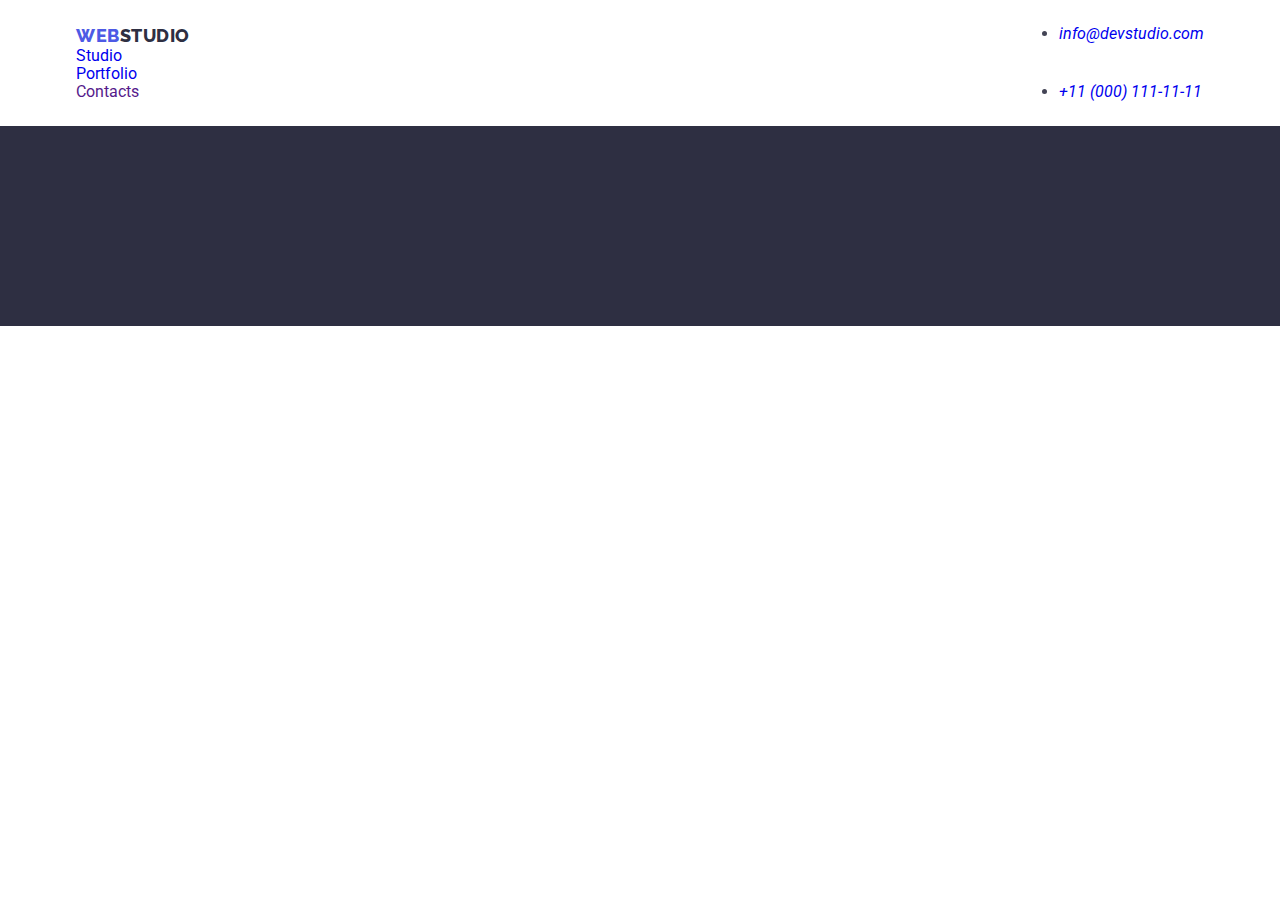
==== index.html @ c1f0ea73 "MobileMenuCommit" ====
<!DOCTYPE html>
<html lang="en">
  <head>
    <meta charset="UTF-8" />
    <meta http-equiv="X-UA-Compatible" content="IE=edge" />
    <meta name="viewport" content="width=device-width, initial-scale=1.0" />
    <title>Студія</title>
    <link rel="preconnect" href="https://fonts.googleapis.com" />
    <link rel="preconnect" href="https://fonts.gstatic.com" crossorigin />
    <link
      href="https://fonts.googleapis.com/css2?family=Raleway:wght@800&family=Roboto:wght@400;500;700;900&display=swap"
      rel="stylesheet"
    />
    <link
      rel="stylesheet"
      href="https://cdn.jsdelivr.net/npm/modern-normalize@1.1.0/modern-normalize.min.css"
    />
    <link rel="stylesheet" href="./css/styles.css" />
  </head>
  <body>
    <!-- HEADER -->
    <header class="top-line">
      <div class="container top-line-container">
        <nav class="navigation">
          <a class="link logo-space logo logo-one" href="./index.html"
            >Web<span class="logo logo-two">Studio</span></a
          >
          <ul class="menu list">
            <li class="menu-item">
              <a
                class="menu-link-active-studio link active-studio"
                href="./index.html"
                >Studio</a
              >
            </li>
            <li class="menu-item">
              <a class="menu-link link" href="./portfolio.html">Portfolio</a>
            </li>
            <li class="menu-item">
              <a class="menu-link link" href="">Contacts</a>
            </li>
          </ul>
        </nav>
        <button type="button" class="mobile-menu-open js-open-menu">
          <svg class="mobile-menu-open-icon" width="30" height="19">
            <use href="./images/icons.svg#icon-mobile-button"></use>
          </svg>
        </button>
        <address class="contact">
          <ul class="address-list contact-space">
            <li class="contact-list">
              <a class="contact-item link" href="mailto:info@devstudio.com"
                >info@devstudio.com</a
              >
            </li>
            <li class="contact-list">
              <a class="contact-item link" href="tel:+110001111111"
                >+11 (000) 111-11-11</a
              >
            </li>
          </ul>
        </address>
      </div>
      <div class="mobile-menu js-menu-container">
        <div class="container mobile-menu-container">
          <button type="button" class="mobile-menu-close-btn js-close-menu">
            <svg class="modal-close-icon" width="8" height="8">
              <use href="./images/icons.svg#icon-close-modal"></use>
            </svg>
          </button>
          <nav class="mobile-menu-navigation">
            <ul class="list mobile-menu-list">
              <li class="mobile-menu-item">
                <a class="mobile-menu-link link" href="./index.html">Studio</a>
              </li>
              <li class="mobile-menu-item">
                <a class="mobile-menu-link link" href="./portfolio.html"
                  >Portfolio</a
                >
              </li>
              <li class="mobile-menu-item">
                <a class="mobile-menu-link link" href="">Contacts</a>
              </li>
            </ul>
          </nav>
          <div class="contact-social-container">
            <address class="mobile-menu-adress">
              <ul class="address-list list">
                <li class="contact-list">
                  <a
                    class="mobile-menu-contact-tel link"
                    href="tel:+110001111111"
                    >+11 (000) 111-11-11</a
                  >
                </li>
                <li class="contact-list">
                  <a
                    class="mobile-menu-contact-mail link"
                    href="mailto:info@devstudio.com"
                    >info@devstudio.com</a
                  >
                </li>
              </ul>
            </address>
            <div class="mobile-menu-social">
              <ul class="mobile-menu-social-list list">
                <li class="social-list-item-footer">
                  <a
                    href="https://www.instagram.com/"
                    class="social-list-link-footer"
                    target="_blank"
                    rel="noopener noreferrer"
                  >
                    <svg class="social-list-icon" width="24" height="24">
                      <use href="./images/icons.svg#icon-instagram"></use>
                    </svg>
                  </a>
                </li>
                <li class="social-list-item-footer">
                  <a
                    href="https://twitter.com/"
                    class="social-list-link-footer"
                    target="_blank"
                    rel="noopener noreferrer"
                  >
                    <svg class="social-list-icon" width="24" height="24">
                      <use href="./images/icons.svg#icon-twitter"></use>
                    </svg>
                  </a>
                </li>
                <li class="social-list-item-footer">
                  <a
                    href="https://www.facebook.com/"
                    class="social-list-link-footer"
                    target="_blank"
                    rel="noopener noreferrer"
                  >
                    <svg class="social-list-icon" width="24" height="24">
                      <use href="./images/icons.svg#icon-facebook"></use>
                    </svg>
                  </a>
                </li>
                <li class="social-list-item-footer">
                  <a
                    href="https://www.linkedin.com/"
                    class="social-list-link-footer"
                    target="_blank"
                    rel="noopener noreferrer"
                  >
                    <svg class="social-list-icon" width="24" height="24">
                      <use href="./images/icons.svg#icon-linkedin"></use>
                    </svg>
                  </a>
                </li>
              </ul>
            </div>
          </div>
        </div>
      </div>
    </header>
    <main>
      <!--HERO-->
      <!--<section class="hero">
        <div class="container hero-container">
          <h1 class="title">Effective Solutions for Your Business</h1>
          <button class="modal-btn" type="button" data-modal-open>
            Order Service
          </button>
        </div>
      </section> -->
      <!--IDEA-->
      <!--<section class="idea-container">
        <div class="container">
          <h2 class="hidden">Idea</h2>
          <ul class="idea-list">
            <li class="idea-item">
              <div class="rectangle">
                <svg class="rectangle-icon" width="64" height="64">
                  <use href="./images/icons.svg#icon-strategy"></use>
                </svg>
              </div>
              <h3 class="name-title">Strategy</h3>
              <p class="text">
                Our goal is to identify the business problem to walk away with
                the perfect and creative solution.
              </p>
            </li>

            <li class="idea-item">
              <div class="rectangle">
                <svg class="rectangle-icon" width="64" height="64">
                  <use href="./images/icons.svg#icon-punctuality"></use>
                </svg>
              </div>
              <h3 class="name-title">Punctuality</h3>
              <p class="text">
                Bring the key message to the brand's audience for the best price
                within the shortest possible time.
              </p>
            </li>

            <li class="idea-item">
              <div class="rectangle">
                <svg class="rectangle-icon" width="64" height="64">
                  <use href="./images/icons.svg#icon-diligence"></use>
                </svg>
              </div>
              <h3 class="name-title">Diligence</h3>
              <p class="text">
                Research and confirm brands that present the strongest digital
                growth opportunities and minimize risk.
              </p>
            </li>

            <li class="idea-item">
              <div class="rectangle">
                <svg class="rectangle-icon" width="64" height="64">
                  <use href="./images/icons.svg#icon-technologies"></use>
                </svg>
              </div>
              <h3 class="name-title">Technologies</h3>
              <p class="text">
                Design practice focused on digital experiences. We bring forth a
                deep passion for problem-solving.
              </p>
            </li>
          </ul>
        </div>
      </section>-->
      <!-- WHAT ARE WE DOING-->
      <!--<section class="third-container">
        <div class="container">
          <h2 class="section-title">What are we doing</h2>
          <ul class="third-list img-container">
            <li class="img-list">
              <img
                src="./images/what-are-we/monitor.jpg"
                height="300"
                width="360"
                alt="monitor"
              />
            </li>
            <li class="img-list">
              <img
                src="./images/what-are-we/phone-and-screens.jpg"
                height="300"
                width="360"
                alt="phone and screens"
              />
            </li>
            <li class="img-list">
              <img
                src="./images/what-are-we/phone-and-laptop.jpg"
                height="300"
                width="360"
                alt="phone and laptop"
              />
            </li>
          </ul>
        </div>
      </section> -->
      <!-- TEAM -->
      <!--<section class="team">
        <div class="container">
          <h2 class="section-title">Our Team</h2>
          <ul class="list employees-list">
            <li class="employee-card">
              <img
                src="./images/employees/mark.jpg"
                height="260"
                width="264"
                alt="bearded middle aged man"
              />
              <div class="card">
                <h3 class="name-title name-title-center">Mark Guerrero</h3>
                <p class="text text-placement-center">Product Designer</p>
                <ul class="social-list list">
                  <li class="social-list-item">
                    <a
                      href="https://www.instagram.com/"
                      class="social-list-link"
                      target="_blank"
                      rel="noopener noreferrer"
                    >
                      <svg class="social-list-icon" width="16" height="16">
                        <use href="./images/icons.svg#icon-instagram"></use>
                      </svg>
                    </a>
                  </li>
                  <li class="social-list-item">
                    <a
                      href="https://twitter.com/"
                      class="social-list-link"
                      target="_blank"
                      rel="noopener noreferrer"
                    >
                      <svg class="social-list-icon" width="16" height="16">
                        <use href="./images/icons.svg#icon-twitter"></use>
                      </svg>
                    </a>
                  </li>
                  <li class="social-list-item">
                    <a
                      href="https://www.facebook.com/"
                      class="social-list-link"
                      target="_blank"
                      rel="noopener noreferrer"
                    >
                      <svg class="social-list-icon" width="16" height="16">
                        <use href="./images/icons.svg#icon-facebook"></use>
                      </svg>
                    </a>
                  </li>
                  <li class="social-list-item">
                    <a
                      href="https://www.linkedin.com/"
                      class="social-list-link"
                      target="_blank"
                      rel="noopener noreferrer"
                    >
                      <svg class="social-list-icon" width="16" height="16">
                        <use href="./images/icons.svg#icon-linkedin"></use>
                      </svg>
                    </a>
                  </li>
                </ul>
              </div>
            </li>
            <li class="employee-card">
              <img
                src="./images/employees/tom.jpg"
                height="260"
                width="264"
                alt="bearded blonde young man"
              />
              <div class="card">
                <h3 class="name-title name-title-center">Tom Ford</h3>
                <p class="text text-placement-center">Frontend Developer</p>
                <ul class="social-list list">
                  <li class="social-list-item">
                    <a
                      href="https://www.instagram.com/"
                      class="social-list-link"
                      target="_blank"
                      rel="noopener noreferrer"
                    >
                      <svg class="social-list-icon" width="16" height="16">
                        <use href="./images/icons.svg#icon-instagram"></use>
                      </svg>
                    </a>
                  </li>
                  <li class="social-list-item">
                    <a
                      href="https://twitter.com/"
                      class="social-list-link"
                      target="_blank"
                      rel="noopener noreferrer"
                    >
                      <svg class="social-list-icon" width="16" height="16">
                        <use href="./images/icons.svg#icon-twitter"></use>
                      </svg>
                    </a>
                  </li>
                  <li class="social-list-item">
                    <a
                      href="https://www.facebook.com/"
                      class="social-list-link"
                      target="_blank"
                      rel="noopener noreferrer"
                    >
                      <svg class="social-list-icon" width="16" height="16">
                        <use href="./images/icons.svg#icon-facebook"></use>
                      </svg>
                    </a>
                  </li>
                  <li class="social-list-item">
                    <a
                      href="https://www.linkedin.com/"
                      class="social-list-link"
                      target="_blank"
                      rel="noopener noreferrer"
                    >
                      <svg class="social-list-icon" width="16" height="16">
                        <use href="./images/icons.svg#icon-linkedin"></use>
                      </svg>
                    </a>
                  </li>
                </ul>
              </div>
            </li>
            <li class="employee-card">
              <img
                src="./images/employees/camila.jpg"
                height="260"
                width="264"
                alt="young woman"
              />
              <div class="card">
                <h3 class="name-title name-title-center">Camila Garcia</h3>
                <p class="text text-placement-center">Marketing</p>
                <ul class="social-list list">
                  <li class="social-list-item">
                    <a
                      href="https://www.instagram.com/"
                      class="social-list-link"
                      target="_blank"
                      rel="noopener noreferrer"
                    >
                      <svg class="social-list-icon" width="16" height="16">
                        <use href="./images/icons.svg#icon-instagram"></use>
                      </svg>
                    </a>
                  </li>
                  <li class="social-list-item">
                    <a
                      href="https://twitter.com/"
                      class="social-list-link"
                      target="_blank"
                      rel="noopener noreferrer"
                    >
                      <svg class="social-list-icon" width="16" height="16">
                        <use href="./images/icons.svg#icon-twitter"></use>
                      </svg>
                    </a>
                  </li>
                  <li class="social-list-item">
                    <a
                      href="https://www.facebook.com/"
                      class="social-list-link"
                      target="_blank"
                      rel="noopener noreferrer"
                    >
                      <svg class="social-list-icon" width="16" height="16">
                        <use href="./images/icons.svg#icon-facebook"></use>
                      </svg>
                    </a>
                  </li>
                  <li class="social-list-item">
                    <a
                      href="https://www.linkedin.com/"
                      class="social-list-link"
                      target="_blank"
                      rel="noopener noreferrer"
                    >
                      <svg class="social-list-icon" width="16" height="16">
                        <use href="./images/icons.svg#icon-linkedin"></use>
                      </svg>
                    </a>
                  </li>
                </ul>
              </div>
            </li>
            <li class="employee-card">
              <img
                src="./images/employees/daniel.jpg"
                height="260"
                width="264"
                alt="bearded brunette young man"
              />
              <div class="card">
                <h3 class="name-title name-title-center">Daniel Wilson</h3>
                <p class="text text-placement-center">UI Designer</p>
                <ul class="social-list list">
                  <li class="social-list-item">
                    <a
                      href="https://www.instagram.com/"
                      class="social-list-link"
                      target="_blank"
                      rel="noopener noreferrer"
                    >
                      <svg class="social-list-icon" width="16" height="16">
                        <use href="./images/icons.svg#icon-instagram"></use>
                      </svg>
                    </a>
                  </li>
                  <li class="social-list-item">
                    <a
                      href="https://twitter.com/"
                      class="social-list-link"
                      target="_blank"
                      rel="noopener noreferrer"
                    >
                      <svg class="social-list-icon" width="16" height="16">
                        <use href="./images/icons.svg#icon-twitter"></use>
                      </svg>
                    </a>
                  </li>
                  <li class="social-list-item">
                    <a
                      href="https://www.facebook.com/"
                      class="social-list-link"
                      target="_blank"
                      rel="noopener noreferrer"
                    >
                      <svg class="social-list-icon" width="16" height="16">
                        <use href="./images/icons.svg#icon-facebook"></use>
                      </svg>
                    </a>
                  </li>
                  <li class="social-list-item">
                    <a
                      href="https://www.linkedin.com/"
                      class="social-list-link"
                      target="_blank"
                      rel="noopener noreferrer"
                    >
                      <svg class="social-list-icon" width="16" height="16">
                        <use href="./images/icons.svg#icon-linkedin"></use>
                      </svg>
                    </a>
                  </li>
                </ul>
              </div>
            </li>
          </ul>
        </div>
      </section> -->

      <!--CUSTOMERS-->
      <!-- <section class="customers-container">
        <div class="container">
          <h2 class="section-title customer-title">Customers</h2>
          <ul class="clients list">
            <li class="clients-list">
              <a href="" class="clients-list-cards">
                <svg class="clients-list-icon" width="104" height="56">
                  <use href="./images/icons.svg#icon-client-1"></use>
                </svg>
              </a>
            </li>
            <li class="clients-list">
              <a href="" class="clients-list-cards">
                <svg class="clients-list-icon" width="104" height="56">
                  <use href="./images/icons.svg#icon-client-2"></use>
                </svg>
              </a>
            </li>
            <li class="clients-list">
              <a href="" class="clients-list-cards">
                <svg class="clients-list-icon" width="104" height="56">
                  <use href="./images/icons.svg#icon-client-3"></use>
                </svg>
              </a>
            </li>
            <li class="clients-list">
              <a href="" class="clients-list-cards">
                <svg class="clients-list-icon" width="104" height="56">
                  <use href="./images/icons.svg#icon-client-4"></use>
                </svg>
              </a>
            </li>
            <li class="clients-list">
              <a href="" class="clients-list-cards">
                <svg class="clients-list-icon" width="104" height="56">
                  <use href="./images/icons.svg#icon-client-5"></use>
                </svg>
              </a>
            </li>
            <li class="clients-list">
              <a href="" class="clients-list-cards">
                <svg class="clients-list-icon" width="104" height="56">
                  <use href="./images/icons.svg#icon-client-6"></use>
                </svg>
              </a>
            </li>
          </ul>
        </div>
      </section> -->
    </main>
    <!-- FOOTER -->
    <footer class="last-section">
      <!--<div class="container-footer">
        <div class="logo-block">
          <a class="link logo logo-one logo-space-footer" href="./index.html"
            >Web<span class="logo logo-three">Studio</span></a
          >
          <p class="text text-color-white">
            Increase the flow of customers and sales for your business with
            digital marketing & growth solutions.
          </p>
        </div>
        <div class="social-container">
          <p class="social-text">Social media</p>
          <ul class="social-list-footer list">
            <li class="social-list-item-footer">
              <a
                href="https://www.instagram.com/"
                class="social-list-link-footer"
                target="_blank"
                rel="noopener noreferrer"
              >
                <svg class="social-list-icon" width="24" height="24">
                  <use href="./images/icons.svg#icon-instagram"></use>
                </svg>
              </a>
            </li>
            <li class="social-list-item-footer">
              <a
                href="https://twitter.com/"
                class="social-list-link-footer"
                target="_blank"
                rel="noopener noreferrer"
              >
                <svg class="social-list-icon" width="24" height="24">
                  <use href="./images/icons.svg#icon-twitter"></use>
                </svg>
              </a>
            </li>
            <li class="social-list-item-footer">
              <a
                href="https://www.facebook.com/"
                class="social-list-link-footer"
                target="_blank"
                rel="noopener noreferrer"
              >
                <svg class="social-list-icon" width="24" height="24">
                  <use href="./images/icons.svg#icon-facebook"></use>
                </svg>
              </a>
            </li>
            <li class="social-list-item-footer">
              <a
                href="https://www.linkedin.com/"
                class="social-list-link-footer"
                target="_blank"
                rel="noopener noreferrer"
              >
                <svg class="social-list-icon" width="24" height="24">
                  <use href="./images/icons.svg#icon-linkedin"></use>
                </svg>
              </a>
            </li>
          </ul>
        </div>
        <div class="form-footer">
          <p class="social-text">Subscribe</p>
          <form class="form-footer-sub">
            <input
              type="email"
              name="user_email"
              class="form-footer-input"
              placeholder="E-mail"
              required
            />
            <button type="submit" class="form-subscribe-btn">
              Subscribe
              <svg class="telegram-icon" width="24" height="20">
                <use href="./images/icons.svg#icon-telegram"></use>
              </svg>
            </button>
          </form>
        </div>
      </div>> -->
    </footer>
    <!--MODAL-->
    <!--<div class="backdrop is-hidden" data-modal>
      <div class="modal-window">
        <button type="button" class="modal-close-btn" data-modal-close>
          <svg class="modal-close-icon" width="8" height="8">
            <use href="./images/icons.svg#icon-close-modal"></use>
          </svg>
        </button>
        <p class="modal-title-text">
          Leave your contacts and we will call you back
        </p>
        <form class="modal-form">
          <label class="modal-form-field">
            <span class="modal-form-description"> Name </span>
            <span class="modal-form-input-wrapper">
              <input
                type="text"
                name="user_name"
                class="modal-form-input"
                required
                pattern="[a-zA-Z]+"
                minlength="2"
              />
              <span class="modal-form-input-icon">
                <svg class="modal-form-icon" width="18" height="18">
                  <use href="./images/icons.svg#icon-person"></use>
                </svg>
              </span>
            </span>
          </label>

          <label class="modal-form-field">
            <span class="modal-form-description"> Phone </span>
            <span class="modal-form-input-wrapper">
              <input
                type="tel"
                name="user_phone"
                class="modal-form-input"
                required
                pattern="[0-9]{3}-[0-9]{3}-[0-9]{2}-[0-9]{2}"
                title="xxx-xxx-xx-xx"
              />
              <span class="modal-form-input-icon">
                <svg class="modal-form-icon" width="18" height="24">
                  <use href="./images/icons.svg#icon-phone"></use>
                </svg>
              </span>
            </span>
          </label>

          <label class="modal-form-field">
            <span class="modal-form-description"> Email </span>
            <span class="modal-form-input-wrapper">
              <input
                type="email"
                name="user_email"
                class="modal-form-input"
                required
              />
              <span class="modal-form-input-icon">
                <svg class="modal-form-icon" width="18" height="24">
                  <use href="./images/icons.svg#icon-email"></use>
                </svg>
              </span>
            </span>
          </label>

          <label class="modal-form-text-field">
            <span class="modal-form-description"> Comment </span>

            <textarea
              name="user_message"
              class="modal-form-message"
              placeholder="Text input"
            >
            </textarea>
          </label>

          <input
            id="user-policy"
            type="checkbox"
            name="user_policy"
            class="modal-form-check hidden"
          />
          <label for="user-policy" class="modal-form-accept"
            >I accept the terms and conditions of the&nbsp;
            <a href="" class="user-policy-link">Privacy Policy</a>
          </label>

          <button type="submit" class="modal-form-send-btn">Send</button>
        </form>
      </div>
    </div> -->
    <script src="./js/mobile-menu.js"></script>
    <script src="./js/modal.js"></script>
  </body>
</html>
---- css/styles.css ----
:root {
  --main-color: #2e2f42;
  --text-color: #434455;
  --accent-color: #404bbf;
}

h1,
h2,
h3,
h4,
p {
  margin-top: 0;
  margin-bottom: 0;
}

ul,
ol {
  margin-top: 0;
  margin-bottom: 0;
  padding-left: 0;
}

img {
  display: block;
}

.list {
  list-style: none;
}

.link {
  text-decoration: none;
}

button {
  font-family: "Roboto", sans-serif;
  font-weight: 500;
  cursor: pointer;
}
.container {
  width: 1158px;
  margin-left: auto;
  margin-right: auto;
  padding-left: 15px;
  padding-right: 15px;
}

/*====================== COMPONENTS =========*/

.logo {
  font-family: "Raleway", sans-serif;
  font-weight: 800;
  font-size: 18px;
  line-height: 1.17;
  display: inline-block;
  letter-spacing: 0.03em;
  text-transform: uppercase;
}

.logo-one {
  color: #4d5ae5;
}
.logo-two {
  color: var(--main-color);
}

.logo-three {
  color: #f4f4fd;
}

.logo-space {
  margin-right: 76px;
}

.logo-space-footer {
  margin-bottom: 16px;
}

.section-title {
  font-weight: 700;
  font-size: 36px;
  line-height: 1.11;
  letter-spacing: 0.02em;
  text-align: center;
  text-transform: capitalize;
  color: var(--main-color);
  margin-bottom: 72px;
}

.name-title {
  font-weight: 500;
  font-size: 20px;
  line-height: 1.2;
  letter-spacing: 0.02em;
  color: var(--main-color);
  margin-bottom: 8px;
}

.name-title-center {
  text-align: center;
}

.text {
  font-weight: 400;
  font-size: 16px;
  line-height: 1.5;
  letter-spacing: 0.02em;
  color: var(--text-color);
}

.text-placement-center {
  text-align: center;
}

.hidden {
  position: absolute;
  width: 1px;
  height: 1px;
  margin: -1px;
  padding: 0;
  overflow: hidden;
  border: 0;
  clip: rect(0 0 0 0);
}

/*====================== /COMPONENTS =========*/

/*===========================Mobile*/
.container {
  width: 100%;
  padding-left: 15px;
  padding-right: 15px;
}

@media screen and (min-width: 428px) {
  .container {
    width: 428px;
    margin-left: auto;
    margin-right: auto;
  }
}

@media screen and (min-width: 768px) {
  .container {
    width: 768px;
  }
}

@media screen and (min-width: 1158px) {
  .container {
    width: 1158px;
  }
}

body {
  font-family: "Roboto", sans-serif;
  background-color: #ffffff;
  color: #434455;
}

/*=============Mobile Menu===================*/

.mobile-menu {
  position: fixed;
  width: 100%;
  height: 100%;
  z-index: 100;
  top: 0;
  left: 0;
  background-color: #ffffff;

  opacity: 0;
  visibility: hidden;
  pointer-events: none;
}

.mobile-menu.is-open {
  opacity: 1;
  visibility: visible;
  pointer-events: auto;
}

.mobile-menu-container {
  display: flex;
  flex-direction: column;
  justify-content: space-between;
  position: relative;
  padding-top: 80px;
  padding-left: 40px;
  padding-bottom: 40px;
}

.mobile-menu-close-btn {
  position: absolute;
  top: 24px;
  right: 24px;
  display: flex;
  align-items: center;
  justify-content: center;
  background-color: #e7e9fc;
  padding: 0;
  border: 1px solid rgba(0, 0, 0, 0.1);
  width: 24px;
  height: 24px;
  border-radius: 50%;
  transition: background-color 250ms cubic-bezier(0.4, 0, 0.2, 1);
}

.modal-close-icon {
  fill: #2e2f42;
  transition: fill 250ms cubic-bezier(0.4, 0, 0.2, 1);
}

.mobile-menu-close-btn:hover,
.mobile-menu-close-btn:focus {
  background-color: #404bbf;
}

.mobile-menu-close-btn:hover .modal-close-icon,
.mobile-menu-close-btn:focus .modal-close-icon {
  fill: #ffffff;
}

.mobile-menu-link {
  font-style: normal;
  font-weight: 700;
  font-size: 36px;
  line-height: 40px;
  letter-spacing: 0.02em;
  text-transform: capitalize;
  color: #2e2f42;
  transition: color 250ms cubic-bezier(0.4, 0, 0.2, 1);
}

.mobile-menu-link:hover {
  color: #404bbf;
}

.mobile-menu-item:not(:last-child) {
  margin-bottom: 40px;
}

.mobile-menu-adress {
  margin-bottom: 48px;
}

.contact-list:not(:last-child) {
  margin-bottom: 40px;
}

.mobile-menu-contact-tel {
  font-style: normal;
  font-weight: 700;
  font-size: 36px;
  line-height: 1.11;
  letter-spacing: 0.02em;
  text-transform: capitalize;
  color: #434455;
  transition: color 250ms cubic-bezier(0.4, 0, 0.2, 1);
}

.mobile-menu-contact-tel:hover {
  color: #4d5ae5;
}

.mobile-menu-contact-mail {
  font-style: normal;
  font-weight: 500;
  font-size: 20px;
  line-height: 1.2;
  letter-spacing: 0.02em;
  color: #434455;
  transition: color 250ms cubic-bezier(0.4, 0, 0.2, 1);
}

.mobile-menu-contact-mail:hover {
  color: #4d5ae5;
}

.mobile-menu-social-list {
  display: flex;
  gap: 56px;
}

/*============= /Mobile Menu===================*/

/*====================== HEADER =========*/
/*

.top-line {
  background-color: #ffffff;
  border-bottom: 1px solid #e7e9fc;
  box-shadow: 0px 2px 1px rgba(46, 47, 66, 0.08),
    0px 1px 1px rgba(46, 47, 66, 0.16), 0px 1px 6px rgba(46, 47, 66, 0.08);
}

.top-line-container {
  display: flex;
  align-items: center;
  justify-content: space-between;
  padding-left: 15px;
  padding-right: 15px;
}

.navigation {
  display: flex;
  align-items: center;
}

.menu {
  display: flex;
  align-items: center;
}

.menu-item:not(:last-child) {
  margin-right: 40px;
}

.menu-link {
  font-weight: 500;
  font-size: 16px;
  line-height: 1.5;
  letter-spacing: 0.02em;
  color: var(--main-color);
  padding-top: 24px;
  padding-bottom: 24px;
  display: block;
  position: relative;
  transition: color 250ms cubic-bezier(0.4, 0, 0.2, 1);
}

.menu-link-active-portfolio {
  font-weight: 500;
  font-size: 16px;
  line-height: 1.5;
  letter-spacing: 0.02em;
  color: #404bbf;
  padding-top: 24px;
  padding-bottom: 24px;
  display: block;
  position: relative;
}

.menu-link-active-studio {
  font-weight: 500;
  font-size: 16px;
  line-height: 1.5;
  letter-spacing: 0.02em;
  color: #404bbf;
  padding-top: 24px;
  padding-bottom: 24px;
  display: block;
  position: relative;
}

.menu-link:hover,
.menu-link:focus {
  color: var(--accent-color);
}

.active-studio::after {
  content: "";
  position: absolute;
  width: 48px;
  height: 4px;
  left: 0px;
  bottom: -1px;
  background: #404bbf;
  border-radius: 2px;
  margin-top: 24px;
  color: #404bbf;
}

.active-portfolio::after {
  content: "";
  position: absolute;
  width: 66px;
  height: 4px;
  left: 0px;
  bottom: -1px;
  background-color: #404bbf;
  border-radius: 2px;
  margin-top: 24px;
  color: #404bbf;
}

.contact {
  font-style: normal;
  margin-left: auto;
}

.address-list {
  display: flex;
  list-style: none;
}

.contact-item {
  font-style: normal;
  font-weight: 400;
  font-size: 16px;
  line-height: 1.5;
  letter-spacing: 0.02em;
  color: #434455;
  transition: color 250ms cubic-bezier(0.4, 0, 0.2, 1);
}
.contact-item:hover,
.contact-item:focus {
  color: var(--accent-color);
}

.contact-space {
  gap: 40px;
}
*/

@media screen and (min-width: 429px) {
  .mobile-menu-open {
    display: none;
  }
}

@media screen and (max-width: 428px) {
  .menu {
    display: none;
  }
  .contact {
    display: none;
  }
}

.top-line-container {
  display: flex;
  align-items: center;
  justify-content: space-between;
  padding-left: 15px;
  padding-right: 15px;
}

.mobile-menu-open {
  padding: 0;
  border: none;
  background-color: transparent;
  line-height: 0;
}

.mobile-menu-open-icon {
  stroke: #2e2f42;
}

.top-line {
  padding-top: 25px;
  padding-bottom: 24px;
}

/*====================== /HEADER =========*/

/*====================== HERO =========*/
.title {
  font-weight: 700;
  font-size: 56px;
  line-height: 1.07;
  text-align: center;
  letter-spacing: 0.02em;
  color: #ffffff;
  max-width: 496px;
  margin-bottom: 48px;
  margin-right: auto;
  margin-left: auto;
}

.modal-btn {
  display: block;
  margin-right: auto;
  margin-left: auto;
  font-size: 16px;
  line-height: 1.5;
  letter-spacing: 0.04em;
  color: #ffffff;
  background-color: #4d5ae5;
  border-radius: 4px;
  max-width: 496px;
  min-width: 169px;
  height: 56px;
  border: none;
  transition: background-color 250ms cubic-bezier(0.4, 0, 0.2, 1);
}

.modal-btn:hover,
.modal-btn:focus {
  background-color: var(--accent-color);
}

.hero {
  background-color: #2e2f42;
  padding-top: 188px;
  padding-bottom: 188px;
  background-image: linear-gradient(
      rgba(46, 47, 66, 0.7),
      rgba(46, 47, 66, 0.7)
    ),
    url(../images/hero/background-hero.jpg);
  background-repeat: no-repeat;
  background-position: center center;
  background-size: cover;
  max-width: 1440px;
  margin-left: auto;
  margin-right: auto;
}

.hero-container {
  display: block;
  align-items: center;
}

/*====================== /HERO =========*/

/*===================== IDEA=============*/

.idea-container {
  align-items: center;
  padding-top: 120px;
  padding-bottom: 120px;
}
.idea-list {
  list-style: none;
  display: flex;
  gap: 24px;
}
.idea-item {
  flex-basis: calc((100% - 72px) / 4);
}

.rectangle {
  width: 264px;
  height: 112px;
  left: 0px;
  top: 0px;
  background: #f4f4fd;
  border-radius: 4px;
  display: flex;
  justify-content: center;
  align-items: center;
  margin-bottom: 8px;
}
/*===================== /IDEA=============*/

/*================ WHAT R WE DOING=======*/

.third-container {
  padding-bottom: 120px;
}
.third-list {
  list-style: none;
  display: flex;
  gap: 24px;
}

.img-list {
  flex-basis: calc((100% - 48px) / 3);
}

/*================ /WHAT R WE DOING=======*/
/*================TEAM=================*/
.team {
  background: #f4f4fd;
  padding-top: 120px;
  padding-bottom: 120px;
}

.card {
  background-color: #ffffff;
  padding-top: 32px;
  padding-bottom: 32px;
  padding-right: 0;
  padding-left: 0;
}

.employees-list {
  display: flex;
  flex-wrap: wrap;
  gap: 24px;
}

.employee-card {
  box-shadow: 0px 1px 6px rgba(46, 47, 66, 0.08),
    0px 1px 1px rgba(46, 47, 66, 0.16), 0px 2px 1px rgba(46, 47, 66, 0.08);
  border-radius: 0px 0px 4px 4px;
}

.employee-card {
  flex-basis: calc((100% - 72px) / 4);
}

.social-list {
  display: flex;
  justify-content: center;
  gap: 24px;
  margin-top: 8px;
}

.social-list-link {
  display: flex;
  justify-content: center;
  align-items: center;
  width: 40px;
  height: 40px;
  border-radius: 50%;
  background-color: #4d5ae5;
  transition: background-color 250ms cubic-bezier(0.4, 0, 0.2, 1);
}

.social-list-link:hover,
.social-list-link:focus {
  background-color: #404bbf;
}

/*================/TEAM=================*/
/*============== CUSTOMERS=============*/

.customers-container {
  padding-top: 120px;
  padding-bottom: 120px;
}

.customer-title {
  line-height: 1.1;
}

.clients-list {
  width: calc((100% - 120px) / 6);
  height: 88px;
}

.clients-list-cards {
  box-sizing: border-box;
  width: 168px;
  height: 88px;
  border: 1px solid #8e8f99;
  border-radius: 4px;
  display: flex;
  justify-content: center;
  align-items: center;
  width: 100%;
  height: 100%;
  color: #8e8f99;
  cursor: pointer;
  transition: border-color 250ms cubic-bezier(0.4, 0, 0.2, 1),
    color 250ms cubic-bezier(0.4, 0, 0.2, 1);
}

.clients-list-cards:hover,
.clients-list-cards:focus {
  border-color: #404bbf;
  color: #404bbf;
}

.clients-list-icon {
  fill: currentColor;
}

.clients {
  display: flex;
  justify-content: center;
  gap: 24px;
}

/*============== /CUSTOMERS=============*/

/*===================FOOTER=============*/

.container-footer {
  width: 1158px;
  margin-left: auto;
  margin-right: auto;
  padding-left: 15px;
  padding-right: 15px;
  display: flex;
  align-items: baseline;
}

.last-section {
  background: #2e2f42;
  padding-top: 100px;
  padding-bottom: 100px;
}

.logo-block {
  margin-right: 120px;
}

.social-container {
  margin-right: 80px;
}

.social-text {
  font-weight: 500;
  font-size: 16px;
  line-height: 1.5;
  letter-spacing: 0.02em;
  color: #ffffff;
  margin-bottom: 16px;
}

.text-color-white {
  width: 264px;
  color: #f4f4fd;
}

.social-list-icon {
  fill: #f4f4fd;
}

.social-list-footer {
  display: flex;
  gap: 16px;
}

.social-list-link-footer {
  display: flex;
  justify-content: center;
  align-items: center;
  width: 40px;
  height: 40px;
  border-radius: 50%;
  background-color: #4d5ae5;
  transition: background-color 250ms cubic-bezier(0.4, 0, 0.2, 1);
}

.social-list-link-footer:hover,
.social-list-link-footer:focus {
  background-color: #31d0aa;
}

.form-footer-sub {
  display: flex;
  gap: 24px;
}

.form-footer-input {
  box-sizing: border-box;
  border: 1px solid #ffffff;
  filter: drop-shadow(0px 4px 4px rgba(0, 0, 0, 0.15));
  border-radius: 4px;
  width: 264px;
  height: 40px;
  background-color: #2e2f42;
  padding: 8px 16px;
  caret-color: #ffffff;
  color: #ffffff;
}

.form-footer-input::placeholder {
  font-style: normal;
  font-weight: 400;
  font-size: 12px;
  line-height: 2;
  display: flex;
  align-items: center;
  letter-spacing: 0.04em;
  color: #ffffff;
}

.form-footer-input:focus {
  outline: none;
}

.form-subscribe-btn {
  display: flex;
  justify-content: center;
  align-items: center;
  padding: 8px 24px;
  gap: 16px;
  background: #4d5ae5;
  border-radius: 4px;
  border: 0;

  font-style: normal;
  font-weight: 500;
  font-size: 16px;
  line-height: 1.5;
  letter-spacing: 0.04em;
  color: #ffffff;

  transition: background-color 250ms cubic-bezier(0.4, 0, 0.2, 1);
}

.form-subscribe-btn:hover,
.form-subscribe-btn:focus {
  background-color: #31d0aa;
}

.telegram-icon {
  fill: #ffffff;
}

/*===================/FOOTER=================*/
/*=================PORTFOLIO============*/

.buttons-imgs {
  padding-top: 96px;
  padding-bottom: 120px;
}

.modal-btns {
  background: #f4f4fd;
  border: 1px solid #e7e9fc;
  border-radius: 4px;
  padding-left: 24px;
  padding-right: 24px;
  padding-top: 12px;
  padding-bottom: 12px;
  display: flex;
  justify-content: center;
  white-space: nowrap;
  font-weight: 500;
  font-size: 16px;
  line-height: 1.5;
  letter-spacing: 0.04em;
  color: #4d5ae5;
  transition: background-color 250ms cubic-bezier(0.4, 0, 0.2, 1),
    box-shadow 250ms cubic-bezier(0.4, 0, 0.2, 1),
    border 250ms cubic-bezier(0.4, 0, 0.2, 1) color 250ms
      cubic-bezier(0.4, 0, 0.2, 1);
}

.modal-btns:hover,
.modal-btns:focus {
  background-color: #404bbf;
  box-shadow: 0px 3px 1px rgba(0, 0, 0, 0.1), 0px 2px 1px rgba(0, 0, 0, 0.08),
    0px 2px 2px rgba(0, 0, 0, 0.12);
  color: #ffffff;
  border: 1px solid #404bbf;
}

.btn-list {
  display: flex;
  margin-bottom: 72px;
  justify-content: center;
  gap: 24px;
}

.card-list {
  list-style: none;
  display: flex;
}

.offer-list {
  flex-wrap: wrap;
}

.project-card {
  flex-basis: calc((100% - 48px) / 3);
}

.project-card:not(:nth-child(3n)) {
  margin-right: 24px;
}

.project-card:not(:nth-last-child(-n + 3)) {
  margin-bottom: 48px;
}

.offer-card {
  background: #ffffff;
  border: 1px solid #e7e9fc;
  border-top: none;
  padding-bottom: 32px;
  padding-top: 32px;
  padding-right: 16px;
  padding-left: 16px;
}

.project-card-link {
  display: block;
  transition: box-shadow 250ms cubic-bezier(0.4, 0, 0.2, 1);
}

.project-card-link:focus,
.project-card-link:hover {
  box-shadow: 0px 1px 6px rgba(46, 47, 66, 0.08),
    0px 1px 1px rgba(46, 47, 66, 0.16), 0px 2px 1px rgba(46, 47, 66, 0.08);
}

/*============= PORTFOLIO OVERLAY=========*/

.offer-card-wrapper {
  position: relative;
  overflow: hidden;
}

.overlay {
  position: absolute;
  top: 0;
  left: 0;
  width: 100%;
  height: 100%;
  overflow: auto;
  transform: translate(0, 100%);
  transition: transform 250ms cubic-bezier(0.4, 0, 0.2, 1);

  font-weight: 400;
  font-size: 16px;
  line-height: 1.5;
  letter-spacing: 0.02em;
  color: #f4f4fd;
  background-color: #4d5ae5;
  padding: 40px 32px;
}

.project-card-link:hover .overlay,
.project-card-link:focus .overlay {
  transform: translate(0, 0);
}

/*============= /PORTFOLIO OVERLAY=========*/

/*================MODAL=========*/

.backdrop {
  position: fixed;
  top: 0;
  left: 0;
  z-index: 100;
  width: 100%;
  height: 100%;
  background-color: rgba(46, 47, 66, 0.4);
  transition: opacity 250ms cubic-bezier(0.4, 0, 0.2, 1),
    visibility 250ms cubic-bezier(0.4, 0, 0.2, 1);
}

.backdrop.is-hidden {
  opacity: 0;
  visibility: hidden;
  pointer-events: none;
}

.modal-window {
  position: absolute;
  top: 50%;
  left: 50%;
  transform: translate(-50%, -50%);
  padding-top: 72px;
  padding-bottom: 24px;
  padding-left: 24px;
  padding-right: 24px;

  width: 408px;
  height: 584px;
  background: #fcfcfc;
  box-shadow: 0px 1px 1px rgba(0, 0, 0, 0.14), 0px 1px 3px rgba(0, 0, 0, 0.12),
    0px 2px 1px rgba(0, 0, 0, 0.2);
  border-radius: 4px;
}

.modal-close-btn {
  position: absolute;
  right: 24px;
  top: 24px;
  display: flex;
  align-items: center;
  justify-content: center;
  background-color: #e7e9fc;
  padding: 0;
  border: 1px solid rgba(0, 0, 0, 0.1);
  width: 24px;
  height: 24px;
  border-radius: 50%;
  transition: background-color 250ms cubic-bezier(0.4, 0, 0.2, 1);
}

.modal-close-icon {
  fill: #2e2f42;
  transition: fill 250ms cubic-bezier(0.4, 0, 0.2, 1);
}

.modal-close-btn:hover,
.modal-close-btn:focus {
  background-color: #404bbf;
}

.modal-close-btn:hover .modal-close-icon,
.modal-close-btn:focus .modal-close-icon {
  fill: #ffffff;
}

/*================MODAL FORM=========*/

.modal-title-text {
  font-style: normal;
  font-weight: 500;
  font-size: 16px;
  line-height: 1.5;
  text-align: center;
  letter-spacing: 0.02em;
  color: #2e2f42;
  margin-bottom: 16px;
}

.modal-form {
  display: flex;
  flex-direction: column;
}

.modal-form-input {
  width: 100%;
  height: 40px;
  box-sizing: border-box;
  border: 1px solid rgba(46, 47, 66, 0.4);
  border-radius: 4px;
  padding-left: 38px;
  color: #2e2f42;
  transition: border 250ms cubic-bezier(0.4, 0, 0.2, 1);
}

.modal-form-input:focus {
  outline: none;
  border: 1px solid #4d5ae5;
}

.modal-form-input:focus + .modal-form-input-icon {
  fill: #4d5ae5;
}

.modal-form-description {
  display: block;
  font-style: normal;
  font-weight: 400;
  font-size: 12px;
  line-height: 1.17;
  letter-spacing: 0.04em;
  color: #8e8f99;
  margin-bottom: 4px;
}

.modal-form-input-wrapper {
  position: relative;
  display: block;
}

.modal-form-field {
  margin-bottom: 8px;
}

.modal-form-text-field {
  margin-bottom: 16px;
}

.modal-form-input-icon {
  position: absolute;
  top: 50%;
  transform: translate(0, -50%);
  left: 16px;
  fill: #2e2f42;
  transition: fill 250ms cubic-bezier(0.4, 0, 0.2, 1);
}

.modal-form-message {
  resize: none;
  width: 100%;
  height: 120px;
  padding: 8px 16px;
  box-sizing: border-box;
  border: 1px solid rgba(46, 47, 66, 0.4);
  border-radius: 4px;
  color: #2e2f42;
  transition: border 250ms cubic-bezier(0.4, 0, 0.2, 1);
}

.modal-form-message:focus {
  outline: none;
  border: 1px solid #4d5ae5;
}

.modal-form-message::placeholder {
  font-style: normal;
  font-weight: 400;
  font-size: 12px;
  line-height: 1.17;
  letter-spacing: 0.04em;
  color: rgba(46, 47, 66, 0.4);
}

.modal-form-accept::before {
  display: block;
  width: 16px;
  height: 16px;
  box-sizing: border-box;
  border: 1px solid rgba(46, 47, 66, 0.4);
  border-radius: 2px;
  cursor: pointer;
  content: "";
  margin-right: 8px;
}

.modal-form-check:checked + .modal-form-accept::before {
  background-color: #404bbf;
  border: 1px solid #404bbf;
  background-image: url(../images/modal-window/policy-check.svg);
  background-repeat: no-repeat;
  background-position: center center;
  border-radius: 2px;
}

.modal-form-check:focus + .modal-form-accept::before {
  border: 1px solid #404bbf;
  border-radius: 2px;
}

.modal-form-accept {
  display: flex;
  align-items: center;
  font-style: normal;
  font-weight: 400;
  font-size: 12px;
  line-height: 1.17;
  letter-spacing: 0.04em;
  color: #8e8f99;
  margin-bottom: 24px;
}

.user-policy-link {
  font-style: normal;
  font-weight: 400;
  font-size: 12px;
  line-height: 1.17;
  letter-spacing: 0.04em;
  color: #4d5ae5;
  text-decoration: underline;
}

.modal-form-send-btn {
  display: block;
  margin-right: auto;
  margin-left: auto;
  font-size: 16px;
  line-height: 1.5;
  letter-spacing: 0.04em;
  color: #ffffff;
  background-color: #4d5ae5;
  border-radius: 4px;
  min-width: 169px;
  height: 56px;
  border: none;
  transition: background-color 250ms cubic-bezier(0.4, 0, 0.2, 1);
}

.modal-form-send-btn:hover,
.modal-form-send-btn:focus {
  background-color: var(--accent-color);
}

/*================/MODAL FORM=========*/

/*================/MODAL=========*/
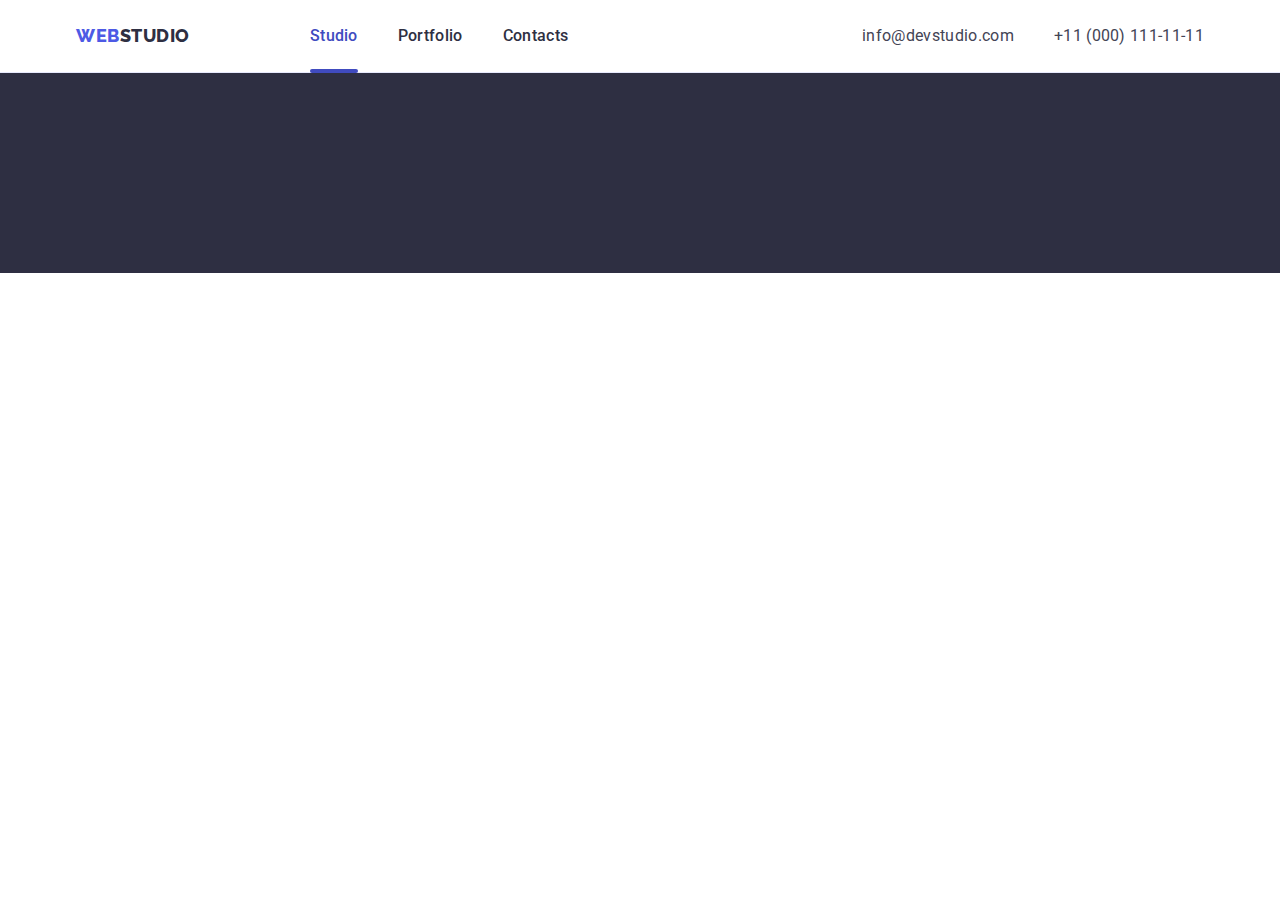
==== commit a5222b0b: "NextCommit" ====
--- a/index.html
+++ b/index.html
@@ -85,7 +85,7 @@
           </nav>
           <div class="contact-social-container">
             <address class="mobile-menu-adress">
-              <ul class="address-list list">
+              <ul class="address-list-mobile list">
                 <li class="contact-list">
                   <a
                     class="mobile-menu-contact-tel link"
--- a/css/styles.css
+++ b/css/styles.css
@@ -38,7 +38,7 @@
   cursor: pointer;
 }
 .container {
-  width: 1158px;
+  width: 100%;
   margin-left: auto;
   margin-right: auto;
   padding-left: 15px;
@@ -126,11 +126,6 @@
 /*====================== /COMPONENTS =========*/
 
 /*===========================Mobile*/
-.container {
-  width: 100%;
-  padding-left: 15px;
-  padding-right: 15px;
-}
 
 @media screen and (min-width: 428px) {
   .container {
@@ -168,10 +163,14 @@
   top: 0;
   left: 0;
   background-color: #ffffff;
+  box-shadow: 0px 2px 1px rgba(46, 47, 66, 0.08),
+    0px 1px 1px rgba(46, 47, 66, 0.16), 0px 1px 6px rgba(46, 47, 66, 0.08);
 
   opacity: 0;
   visibility: hidden;
   pointer-events: none;
+  transition: opacity 250ms cubic-bezier(0.4, 0, 0.2, 1),
+    visibility 250ms cubic-bezier(0.4, 0, 0.2, 1);
 }
 
 .mobile-menu.is-open {
@@ -221,6 +220,10 @@
   fill: #ffffff;
 }
 
+.mobile-menu-list:not(:last-child) {
+  margin-bottom: 40px;
+}
+
 .mobile-menu-link {
   font-style: normal;
   font-weight: 700;
@@ -236,16 +239,25 @@
   color: #404bbf;
 }
 
-.mobile-menu-item:not(:last-child) {
+.mobile-menu-item {
   margin-bottom: 40px;
 }
 
+.contact-social-container {
+  display: flex;
+  flex-direction: column;
+}
+
 .mobile-menu-adress {
+  gap: 40px;
   margin-bottom: 48px;
 }
 
-.contact-list:not(:last-child) {
-  margin-bottom: 40px;
+.address-list-mobile {
+  display: flex;
+  flex-direction: column;
+  gap: 40px;
+  list-style: none;
 }
 
 .mobile-menu-contact-tel {
@@ -279,54 +291,19 @@
 
 .mobile-menu-social-list {
   display: flex;
+  flex-wrap: wrap;
   gap: 56px;
 }
 
-/*============= /Mobile Menu===================*/
+/*============= /Mobile Menu ===================*/
 
 /*====================== HEADER =========*/
-/*
 
 .top-line {
   background-color: #ffffff;
   border-bottom: 1px solid #e7e9fc;
   box-shadow: 0px 2px 1px rgba(46, 47, 66, 0.08),
     0px 1px 1px rgba(46, 47, 66, 0.16), 0px 1px 6px rgba(46, 47, 66, 0.08);
-}
-
-.top-line-container {
-  display: flex;
-  align-items: center;
-  justify-content: space-between;
-  padding-left: 15px;
-  padding-right: 15px;
-}
-
-.navigation {
-  display: flex;
-  align-items: center;
-}
-
-.menu {
-  display: flex;
-  align-items: center;
-}
-
-.menu-item:not(:last-child) {
-  margin-right: 40px;
-}
-
-.menu-link {
-  font-weight: 500;
-  font-size: 16px;
-  line-height: 1.5;
-  letter-spacing: 0.02em;
-  color: var(--main-color);
-  padding-top: 24px;
-  padding-bottom: 24px;
-  display: block;
-  position: relative;
-  transition: color 250ms cubic-bezier(0.4, 0, 0.2, 1);
 }
 
 .menu-link-active-portfolio {
@@ -384,47 +361,80 @@
   color: #404bbf;
 }
 
-.contact {
-  font-style: normal;
-  margin-left: auto;
-}
-
-.address-list {
-  display: flex;
-  list-style: none;
-}
-
-.contact-item {
-  font-style: normal;
-  font-weight: 400;
-  font-size: 16px;
-  line-height: 1.5;
-  letter-spacing: 0.02em;
-  color: #434455;
-  transition: color 250ms cubic-bezier(0.4, 0, 0.2, 1);
-}
-.contact-item:hover,
-.contact-item:focus {
-  color: var(--accent-color);
-}
-
-.contact-space {
-  gap: 40px;
-}
-*/
-
-@media screen and (min-width: 429px) {
+@media screen and (max-width: 767px) {
+  .menu {
+    display: none;
+  }
+  .contact {
+    display: none;
+  }
+}
+
+@media screen and (min-width: 768px) {
   .mobile-menu-open {
     display: none;
   }
-}
-
-@media screen and (max-width: 428px) {
+  .navigation {
+    display: flex;
+    align-items: center;
+  }
+
   .menu {
-    display: none;
-  }
+    display: flex;
+    align-items: center;
+  }
+
+  .menu-item:not(:last-child) {
+    margin-right: 40px;
+  }
+
+  .menu-link {
+    font-weight: 500;
+    font-size: 16px;
+    line-height: 1.5;
+    letter-spacing: 0.02em;
+    color: var(--main-color);
+    padding-top: 24px;
+    padding-bottom: 24px;
+    display: block;
+    position: relative;
+    transition: color 250ms cubic-bezier(0.4, 0, 0.2, 1);
+  }
+
+  .menu-link:hover,
+  .menu-link:focus {
+    color: var(--accent-color);
+  }
+
   .contact {
-    display: none;
+    font-style: normal;
+    margin-left: auto;
+  }
+
+  .address-list {
+    display: block;
+    list-style: none;
+  }
+
+  .contact-item {
+    font-style: normal;
+    font-weight: 400;
+    font-size: 16px;
+    line-height: 1.5;
+    letter-spacing: 0.02em;
+    color: #434455;
+    transition: color 250ms cubic-bezier(0.4, 0, 0.2, 1);
+  }
+  .contact-item:hover,
+  .contact-item:focus {
+    color: var(--accent-color);
+  }
+  .contact-space {
+    gap: 0px;
+  }
+
+  .logo-space {
+    margin-right: 120px;
   }
 }
 
@@ -437,7 +447,8 @@
 }
 
 .mobile-menu-open {
-  padding: 0;
+  padding-top: 24px;
+  padding-bottom: 24px;
   border: none;
   background-color: transparent;
   line-height: 0;
@@ -447,9 +458,68 @@
   stroke: #2e2f42;
 }
 
-.top-line {
-  padding-top: 25px;
-  padding-bottom: 24px;
+@media screen and (min-width: 1158px) {
+  .top-line-container {
+    display: flex;
+    align-items: center;
+    justify-content: space-between;
+    padding-left: 15px;
+    padding-right: 15px;
+  }
+
+  .navigation {
+    display: flex;
+    align-items: center;
+  }
+
+  .menu {
+    display: flex;
+    align-items: center;
+  }
+
+  .menu-item:not(:last-child) {
+    margin-right: 40px;
+  }
+
+  .menu-link {
+    font-weight: 500;
+    font-size: 16px;
+    line-height: 1.5;
+    letter-spacing: 0.02em;
+    color: var(--main-color);
+    padding-top: 24px;
+    padding-bottom: 24px;
+    display: block;
+    position: relative;
+    transition: color 250ms cubic-bezier(0.4, 0, 0.2, 1);
+  }
+  .contact {
+    font-style: normal;
+    margin-left: auto;
+  }
+
+  .address-list {
+    display: flex;
+    list-style: none;
+  }
+
+  .contact-item {
+    font-style: normal;
+    font-weight: 400;
+    font-size: 16px;
+    line-height: 1.5;
+    letter-spacing: 0.02em;
+    color: #434455;
+    transition: color 250ms cubic-bezier(0.4, 0, 0.2, 1);
+  }
+  .contact-item:hover,
+  .contact-item:focus {
+    color: var(--accent-color);
+  }
+
+  .contact-space {
+    gap: 40px;
+  }
 }
 
 /*====================== /HEADER =========*/
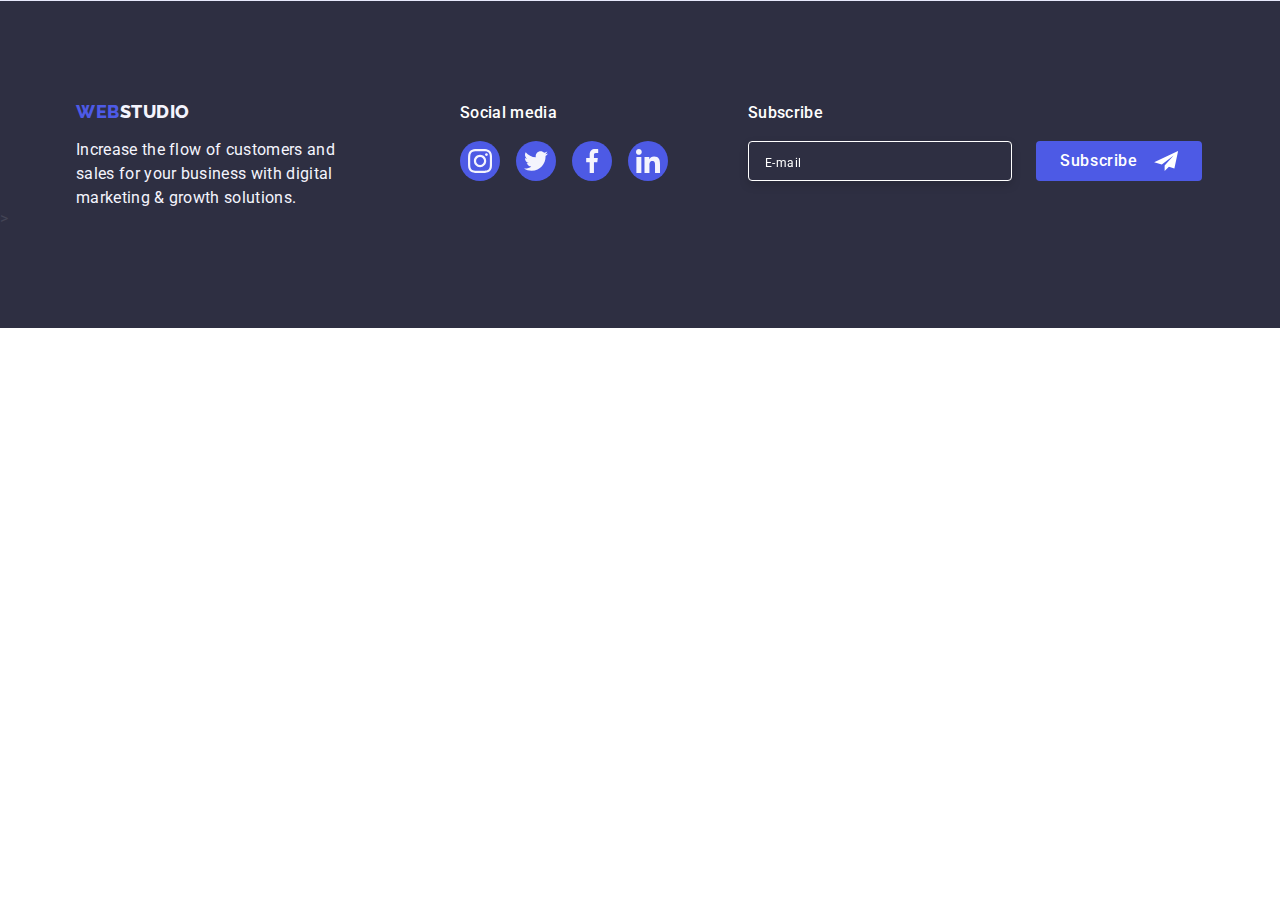
==== commit 5f17b6d3: "CommitSaturday" ====
--- a/index.html
+++ b/index.html
@@ -20,7 +20,7 @@
   <body>
     <!-- HEADER -->
     <header class="top-line">
-      <div class="container top-line-container">
+      <!--  <div class="container top-line-container">
         <nav class="navigation">
           <a class="link logo-space logo logo-one" href="./index.html"
             >Web<span class="logo logo-two">Studio</span></a
@@ -156,7 +156,7 @@
             </div>
           </div>
         </div>
-      </div>
+      </div> -->
     </header>
     <main>
       <!--HERO-->
@@ -169,7 +169,7 @@
         </div>
       </section> -->
       <!--IDEA-->
-      <!--<section class="idea-container">
+      <!-- <section class="idea-container">
         <div class="container">
           <h2 class="hidden">Idea</h2>
           <ul class="idea-list">
@@ -226,7 +226,7 @@
             </li>
           </ul>
         </div>
-      </section>-->
+      </section> -->
       <!-- WHAT ARE WE DOING-->
       <!--<section class="third-container">
         <div class="container">
@@ -517,7 +517,7 @@
       </section> -->
 
       <!--CUSTOMERS-->
-      <!-- <section class="customers-container">
+      <!--   <section class="customers-container">
         <div class="container">
           <h2 class="section-title customer-title">Customers</h2>
           <ul class="clients list">
@@ -569,7 +569,7 @@
     </main>
     <!-- FOOTER -->
     <footer class="last-section">
-      <!--<div class="container-footer">
+      <div class="container-footer">
         <div class="logo-block">
           <a class="link logo logo-one logo-space-footer" href="./index.html"
             >Web<span class="logo logo-three">Studio</span></a
@@ -650,7 +650,8 @@
             </button>
           </form>
         </div>
-      </div>> -->
+      </div>
+      >
     </footer>
     <!--MODAL-->
     <!--<div class="backdrop is-hidden" data-modal>
--- a/css/styles.css
+++ b/css/styles.css
@@ -123,9 +123,21 @@
   clip: rect(0 0 0 0);
 }
 
+body {
+  font-family: "Roboto", sans-serif;
+  background-color: #ffffff;
+  color: #434455;
+}
+
 /*====================== /COMPONENTS =========*/
 
-/*===========================Mobile*/
+.top-line-container {
+  display: flex;
+  align-items: center;
+  justify-content: space-between;
+  padding-left: 15px;
+  padding-right: 15px;
+}
 
 @media screen and (min-width: 428px) {
   .container {
@@ -147,10 +159,25 @@
   }
 }
 
-body {
-  font-family: "Roboto", sans-serif;
-  background-color: #ffffff;
-  color: #434455;
+@media screen and (max-width: 767px) {
+  .menu {
+    display: none;
+  }
+  .contact {
+    display: none;
+  }
+
+  .mobile-menu-open {
+    padding-top: 24px;
+    padding-bottom: 24px;
+    border: none;
+    background-color: transparent;
+    line-height: 0;
+  }
+}
+
+.mobile-menu-open-icon {
+  stroke: #2e2f42;
 }
 
 /*=============Mobile Menu===================*/
@@ -304,70 +331,6 @@
   border-bottom: 1px solid #e7e9fc;
   box-shadow: 0px 2px 1px rgba(46, 47, 66, 0.08),
     0px 1px 1px rgba(46, 47, 66, 0.16), 0px 1px 6px rgba(46, 47, 66, 0.08);
-}
-
-.menu-link-active-portfolio {
-  font-weight: 500;
-  font-size: 16px;
-  line-height: 1.5;
-  letter-spacing: 0.02em;
-  color: #404bbf;
-  padding-top: 24px;
-  padding-bottom: 24px;
-  display: block;
-  position: relative;
-}
-
-.menu-link-active-studio {
-  font-weight: 500;
-  font-size: 16px;
-  line-height: 1.5;
-  letter-spacing: 0.02em;
-  color: #404bbf;
-  padding-top: 24px;
-  padding-bottom: 24px;
-  display: block;
-  position: relative;
-}
-
-.menu-link:hover,
-.menu-link:focus {
-  color: var(--accent-color);
-}
-
-.active-studio::after {
-  content: "";
-  position: absolute;
-  width: 48px;
-  height: 4px;
-  left: 0px;
-  bottom: -1px;
-  background: #404bbf;
-  border-radius: 2px;
-  margin-top: 24px;
-  color: #404bbf;
-}
-
-.active-portfolio::after {
-  content: "";
-  position: absolute;
-  width: 66px;
-  height: 4px;
-  left: 0px;
-  bottom: -1px;
-  background-color: #404bbf;
-  border-radius: 2px;
-  margin-top: 24px;
-  color: #404bbf;
-}
-
-@media screen and (max-width: 767px) {
-  .menu {
-    display: none;
-  }
-  .contact {
-    display: none;
-  }
 }
 
 @media screen and (min-width: 768px) {
@@ -436,85 +399,67 @@
   .logo-space {
     margin-right: 120px;
   }
-}
-
-.top-line-container {
-  display: flex;
-  align-items: center;
-  justify-content: space-between;
-  padding-left: 15px;
-  padding-right: 15px;
-}
-
-.mobile-menu-open {
-  padding-top: 24px;
-  padding-bottom: 24px;
-  border: none;
-  background-color: transparent;
-  line-height: 0;
-}
-
-.mobile-menu-open-icon {
-  stroke: #2e2f42;
-}
-
-@media screen and (min-width: 1158px) {
-  .top-line-container {
-    display: flex;
-    align-items: center;
-    justify-content: space-between;
-    padding-left: 15px;
-    padding-right: 15px;
-  }
-
-  .navigation {
-    display: flex;
-    align-items: center;
-  }
-
-  .menu {
-    display: flex;
-    align-items: center;
-  }
-
-  .menu-item:not(:last-child) {
-    margin-right: 40px;
-  }
-
-  .menu-link {
+
+  .menu-link-active-portfolio {
     font-weight: 500;
     font-size: 16px;
     line-height: 1.5;
     letter-spacing: 0.02em;
-    color: var(--main-color);
+    color: #404bbf;
     padding-top: 24px;
     padding-bottom: 24px;
     display: block;
     position: relative;
-    transition: color 250ms cubic-bezier(0.4, 0, 0.2, 1);
-  }
-  .contact {
-    font-style: normal;
-    margin-left: auto;
-  }
-
-  .address-list {
-    display: flex;
-    list-style: none;
-  }
-
-  .contact-item {
-    font-style: normal;
-    font-weight: 400;
+  }
+
+  .menu-link-active-studio {
+    font-weight: 500;
     font-size: 16px;
     line-height: 1.5;
     letter-spacing: 0.02em;
-    color: #434455;
-    transition: color 250ms cubic-bezier(0.4, 0, 0.2, 1);
-  }
-  .contact-item:hover,
-  .contact-item:focus {
+    color: #404bbf;
+    padding-top: 24px;
+    padding-bottom: 24px;
+    display: block;
+    position: relative;
+  }
+
+  .menu-link:hover,
+  .menu-link:focus {
     color: var(--accent-color);
+  }
+
+  .active-studio::after {
+    content: "";
+    position: absolute;
+    width: 48px;
+    height: 4px;
+    left: 0px;
+    bottom: -1px;
+    background: #404bbf;
+    border-radius: 2px;
+    margin-top: 24px;
+    color: #404bbf;
+  }
+
+  .active-portfolio::after {
+    content: "";
+    position: absolute;
+    width: 66px;
+    height: 4px;
+    left: 0px;
+    bottom: -1px;
+    background-color: #404bbf;
+    border-radius: 2px;
+    margin-top: 24px;
+    color: #404bbf;
+  }
+}
+
+@media screen and (min-width: 1158px) {
+  .address-list {
+    display: flex;
+    list-style: none;
   }
 
   .contact-space {
@@ -525,6 +470,7 @@
 /*====================== /HEADER =========*/
 
 /*====================== HERO =========*/
+
 .title {
   font-weight: 700;
   font-size: 56px;
@@ -586,47 +532,126 @@
 
 /*===================== IDEA=============*/
 
-.idea-container {
-  align-items: center;
-  padding-top: 120px;
-  padding-bottom: 120px;
-}
-.idea-list {
-  list-style: none;
-  display: flex;
-  gap: 24px;
-}
-.idea-item {
-  flex-basis: calc((100% - 72px) / 4);
-}
-
-.rectangle {
-  width: 264px;
-  height: 112px;
-  left: 0px;
-  top: 0px;
-  background: #f4f4fd;
-  border-radius: 4px;
-  display: flex;
-  justify-content: center;
-  align-items: center;
-  margin-bottom: 8px;
-}
+@media screen and (max-width: 1158px) {
+  .idea-container {
+    align-items: center;
+    padding-top: 96px;
+    padding-bottom: 96px;
+  }
+
+  .rectangle-icon {
+    display: none;
+  }
+
+  .name-title {
+    font-weight: 700;
+    font-size: 36px;
+    line-height: 1.1;
+    letter-spacing: 0.02em;
+    text-transform: capitalize;
+    color: #2e2f42;
+    margin-bottom: 8px;
+  }
+
+  .text {
+    font-weight: 500;
+    font-size: 16px;
+    line-height: 1.5;
+    letter-spacing: 0.02em;
+    color: var(--text-color);
+  }
+}
+
+@media screen and (max-width: 767px) {
+  .idea-list {
+    list-style: none;
+    display: flex;
+    flex-wrap: wrap;
+    gap: 72px;
+  }
+  .name-title {
+    text-align: center;
+  }
+}
+
+@media screen and (min-width: 768px) and (max-width: 1158px) {
+  .idea-list {
+    list-style: none;
+    display: flex;
+    flex-wrap: wrap;
+  }
+
+  .idea-list {
+    list-style: none;
+    display: flex;
+  }
+
+  .idea-item:not(:nth-child(2n)) {
+    margin-right: 24px;
+  }
+
+  .idea-item:not(:nth-last-child(-n + 2)) {
+    margin-bottom: 72px;
+  }
+  .idea-item {
+    flex-basis: calc((100% - 24px) / 2);
+  }
+}
+
+@media screen and (min-width: 1158px) {
+  .idea-list {
+    list-style: none;
+    display: flex;
+    flex-wrap: wrap;
+    gap: 24px;
+  }
+
+  .idea-container {
+    align-items: center;
+    padding-top: 120px;
+    padding-bottom: 120px;
+  }
+
+  .rectangle {
+    width: 264px;
+    height: 112px;
+    left: 0px;
+    top: 0px;
+    background: #f4f4fd;
+    border-radius: 4px;
+    display: flex;
+    justify-content: center;
+    align-items: center;
+    margin-bottom: 8px;
+  }
+  .idea-item {
+    flex-basis: calc((100% - 72px) / 4);
+  }
+}
+
 /*===================== /IDEA=============*/
 
 /*================ WHAT R WE DOING=======*/
 
-.third-container {
-  padding-bottom: 120px;
-}
-.third-list {
-  list-style: none;
-  display: flex;
-  gap: 24px;
-}
-
-.img-list {
-  flex-basis: calc((100% - 48px) / 3);
+@media screen and (max-width: 1158px) {
+  .third-container {
+    display: none;
+  }
+}
+
+@media screen and (min-width: 1158px) {
+  .third-container {
+    padding-bottom: 120px;
+  }
+  .third-list {
+    list-style: none;
+    display: flex;
+    gap: 24px;
+  }
+
+  .img-list {
+    flex-basis: calc((100% - 48px) / 3);
+  }
 }
 
 /*================ /WHAT R WE DOING=======*/
@@ -687,35 +712,96 @@
 /*================/TEAM=================*/
 /*============== CUSTOMERS=============*/
 
-.customers-container {
-  padding-top: 120px;
-  padding-bottom: 120px;
+@media screen and (max-width: 1158px) {
+  .customers-container {
+    padding-top: 96px;
+    padding-bottom: 96px;
+  }
+
+  .clients {
+    display: flex;
+    flex-wrap: wrap;
+    justify-content: center;
+  }
+}
+
+@media screen and (max-width: 768px) {
+  .clients-list-cards {
+    box-sizing: border-box;
+    width: 190px;
+    height: 88px;
+    border: 1px solid #8e8f99;
+    border-radius: 4px;
+    display: flex;
+    justify-content: center;
+    align-items: center;
+    width: 100%;
+    height: 100%;
+    color: #8e8f99;
+    cursor: pointer;
+    transition: border-color 250ms cubic-bezier(0.4, 0, 0.2, 1),
+      color 250ms cubic-bezier(0.4, 0, 0.2, 1);
+  }
+
+  .clients-list:not(:nth-child(2n)) {
+    margin-right: 16px;
+  }
+
+  .clients-list:not(:nth-last-child(-n + 2)) {
+    margin-bottom: 72px;
+  }
+  .clients-list {
+    flex-basis: calc((100% - 16px) / 2);
+  }
+
+  .clients-list {
+    width: calc((100% - 16px) / 2);
+    height: 88px;
+  }
+}
+
+@media screen and (min-width: 768px) {
+  .clients-list-cards {
+    box-sizing: border-box;
+    width: 168px;
+    height: 88px;
+    border: 1px solid #8e8f99;
+    border-radius: 4px;
+    display: flex;
+    justify-content: center;
+    align-items: center;
+    color: #8e8f99;
+    cursor: pointer;
+    transition: border-color 250ms cubic-bezier(0.4, 0, 0.2, 1),
+      color 250ms cubic-bezier(0.4, 0, 0.2, 1);
+  }
+
+  @media screen and (min-width: 768px) and (max-width: 1158px) {
+    .clients-list:not(:nth-child(3n)) {
+      margin-right: 24px;
+    }
+
+    .clients-list:not(:nth-last-child(-n + 3)) {
+      margin-bottom: 72px;
+    }
+  }
+}
+
+@media screen and (min-width: 1158px) {
+  .customers-container {
+    padding-top: 120px;
+    padding-bottom: 120px;
+  }
+
+  .clients {
+    display: flex;
+    justify-content: center;
+    gap: 24px;
+  }
 }
 
 .customer-title {
   line-height: 1.1;
-}
-
-.clients-list {
-  width: calc((100% - 120px) / 6);
-  height: 88px;
-}
-
-.clients-list-cards {
-  box-sizing: border-box;
-  width: 168px;
-  height: 88px;
-  border: 1px solid #8e8f99;
-  border-radius: 4px;
-  display: flex;
-  justify-content: center;
-  align-items: center;
-  width: 100%;
-  height: 100%;
-  color: #8e8f99;
-  cursor: pointer;
-  transition: border-color 250ms cubic-bezier(0.4, 0, 0.2, 1),
-    color 250ms cubic-bezier(0.4, 0, 0.2, 1);
 }
 
 .clients-list-cards:hover,
@@ -728,38 +814,148 @@
   fill: currentColor;
 }
 
-.clients {
-  display: flex;
-  justify-content: center;
-  gap: 24px;
-}
-
 /*============== /CUSTOMERS=============*/
 
 /*===================FOOTER=============*/
 
 .container-footer {
-  width: 1158px;
+  width: 100%;
+  padding-left: 15px;
+  padding-right: 15px;
   margin-left: auto;
   margin-right: auto;
-  padding-left: 15px;
-  padding-right: 15px;
-  display: flex;
-  align-items: baseline;
-}
-
-.last-section {
-  background: #2e2f42;
-  padding-top: 100px;
-  padding-bottom: 100px;
-}
-
-.logo-block {
-  margin-right: 120px;
-}
-
-.social-container {
-  margin-right: 80px;
+}
+
+@media screen and (max-width: 767px) {
+  .container-footer {
+    width: 428px;
+    margin-left: auto;
+    margin-right: auto;
+  }
+
+  .last-section {
+    background: #2e2f42;
+    padding-top: 96px;
+    padding-bottom: 96px;
+  }
+
+  .logo-block {
+    margin-right: 65px;
+    margin-left: 65px;
+    margin-bottom: 72px;
+  }
+  .logo-space-footer {
+    padding-left: 75px;
+    margin-bottom: 16px;
+  }
+
+  .social-container {
+    margin-left: 95px;
+    margin-right: 95px;
+    margin-bottom: 72px;
+  }
+  .social-text {
+    text-align: center;
+  }
+
+  .form-footer-input {
+    box-sizing: border-box;
+    border: 1px solid #ffffff;
+    filter: drop-shadow(0px 4px 4px rgba(0, 0, 0, 0.15));
+    border-radius: 4px;
+    width: 398px;
+    height: 40px;
+    background-color: #2e2f42;
+    padding: 8px 16px;
+    caret-color: #ffffff;
+    color: #ffffff;
+    margin-bottom: 16px;
+  }
+
+  .form-subscribe-btn {
+    margin-left: auto;
+    margin-right: auto;
+  }
+}
+
+@media screen and (min-width: 768px) and (max-width: 1158px) {
+  .container-footer {
+    display: flex;
+    flex-wrap: wrap;
+    width: 768px;
+  }
+
+  .last-section {
+    background: #2e2f42;
+    padding-top: 93px;
+    padding-bottom: 93px;
+  }
+
+  .logo-block {
+    margin-right: 24px;
+  }
+
+  .social-container {
+    margin-right: 80px;
+  }
+  .form-footer {
+    margin-top: 72px;
+  }
+  .form-footer-sub {
+    display: flex;
+    gap: 24px;
+  }
+  .form-footer-input {
+    box-sizing: border-box;
+    border: 1px solid #ffffff;
+    filter: drop-shadow(0px 4px 4px rgba(0, 0, 0, 0.15));
+    border-radius: 4px;
+    width: 264px;
+    height: 40px;
+    background-color: #2e2f42;
+    padding: 8px 16px;
+    caret-color: #ffffff;
+    color: #ffffff;
+    margin-bottom: 16px;
+  }
+}
+
+@media screen and (min-width: 1158px) {
+  .container-footer {
+    width: 1158px;
+    display: flex;
+    align-items: baseline;
+  }
+
+  .last-section {
+    background: #2e2f42;
+    padding-top: 100px;
+    padding-bottom: 100px;
+  }
+  .logo-block {
+    margin-right: 120px;
+  }
+
+  .social-container {
+    margin-right: 80px;
+  }
+
+  .form-footer-sub {
+    display: flex;
+    gap: 24px;
+  }
+  .form-footer-input {
+    box-sizing: border-box;
+    border: 1px solid #ffffff;
+    filter: drop-shadow(0px 4px 4px rgba(0, 0, 0, 0.15));
+    border-radius: 4px;
+    width: 264px;
+    height: 40px;
+    background-color: #2e2f42;
+    padding: 8px 16px;
+    caret-color: #ffffff;
+    color: #ffffff;
+  }
 }
 
 .social-text {
@@ -801,24 +997,6 @@
   background-color: #31d0aa;
 }
 
-.form-footer-sub {
-  display: flex;
-  gap: 24px;
-}
-
-.form-footer-input {
-  box-sizing: border-box;
-  border: 1px solid #ffffff;
-  filter: drop-shadow(0px 4px 4px rgba(0, 0, 0, 0.15));
-  border-radius: 4px;
-  width: 264px;
-  height: 40px;
-  background-color: #2e2f42;
-  padding: 8px 16px;
-  caret-color: #ffffff;
-  color: #ffffff;
-}
-
 .form-footer-input::placeholder {
   font-style: normal;
   font-weight: 400;
@@ -862,7 +1040,7 @@
 .telegram-icon {
   fill: #ffffff;
 }
-
+*/
 /*===================/FOOTER=================*/
 /*=================PORTFOLIO============*/
 
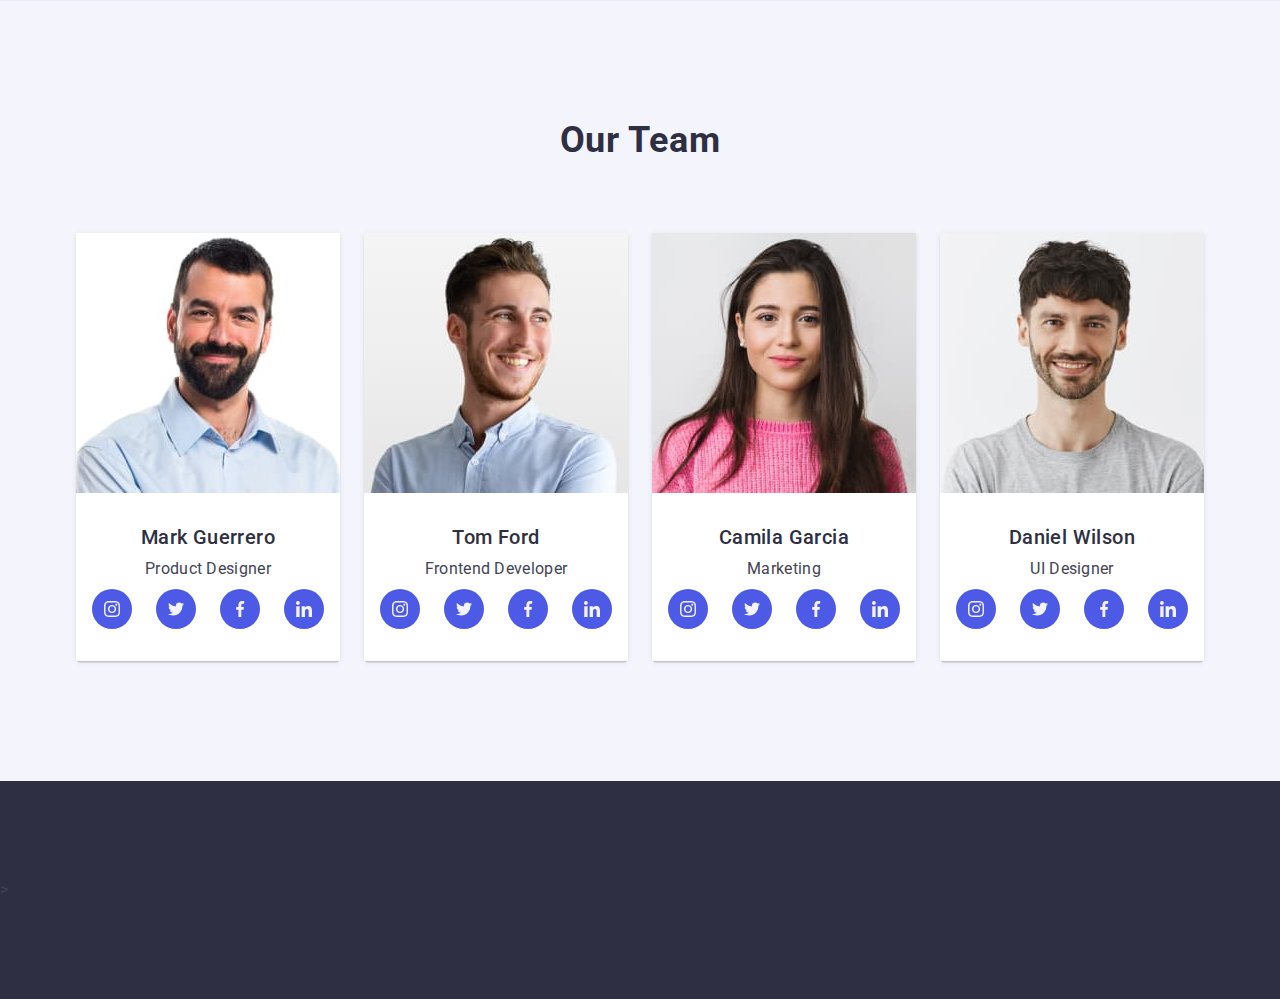
==== commit 065ba986: "LastCommitSaturday" ====
--- a/index.html
+++ b/index.html
@@ -160,7 +160,7 @@
     </header>
     <main>
       <!--HERO-->
-      <!--<section class="hero">
+      <!--   <section class="hero">
         <div class="container hero-container">
           <h1 class="title">Effective Solutions for Your Business</h1>
           <button class="modal-btn" type="button" data-modal-open>
@@ -260,7 +260,7 @@
         </div>
       </section> -->
       <!-- TEAM -->
-      <!--<section class="team">
+      <section class="team">
         <div class="container">
           <h2 class="section-title">Our Team</h2>
           <ul class="list employees-list">
@@ -514,7 +514,7 @@
             </li>
           </ul>
         </div>
-      </section> -->
+      </section>
 
       <!--CUSTOMERS-->
       <!--   <section class="customers-container">
@@ -569,7 +569,7 @@
     </main>
     <!-- FOOTER -->
     <footer class="last-section">
-      <div class="container-footer">
+      <!--  <div class="container-footer">
         <div class="logo-block">
           <a class="link logo logo-one logo-space-footer" href="./index.html"
             >Web<span class="logo logo-three">Studio</span></a
@@ -650,7 +650,7 @@
             </button>
           </form>
         </div>
-      </div>
+      </div> -->
       >
     </footer>
     <!--MODAL-->
--- a/css/styles.css
+++ b/css/styles.css
@@ -472,14 +472,16 @@
 /*====================== HERO =========*/
 
 .title {
+  font-style: normal;
   font-weight: 700;
-  font-size: 56px;
-  line-height: 1.07;
+  font-size: 36px;
+  line-height: 1.1;
   text-align: center;
   letter-spacing: 0.02em;
+  text-transform: capitalize;
   color: #ffffff;
-  max-width: 496px;
-  margin-bottom: 48px;
+  max-width: 320px;
+  margin-bottom: 72px;
   margin-right: auto;
   margin-left: auto;
 }
@@ -508,24 +510,96 @@
 
 .hero {
   background-color: #2e2f42;
-  padding-top: 188px;
-  padding-bottom: 188px;
+  padding-top: 112px;
+  padding-bottom: 112px;
   background-image: linear-gradient(
       rgba(46, 47, 66, 0.7),
       rgba(46, 47, 66, 0.7)
     ),
-    url(../images/hero/background-hero.jpg);
+    url(../images/hero/background-hero-mobile.jpg);
   background-repeat: no-repeat;
   background-position: center center;
   background-size: cover;
-  max-width: 1440px;
   margin-left: auto;
   margin-right: auto;
+  max-width: 428px;
 }
 
 .hero-container {
   display: block;
   align-items: center;
+}
+
+@media screen and (min-device-pixel-ratio: 2) and (min-width: 428px),
+  screen and (min-resolution: 192dpi) and (min-width: 428px),
+  screen and (min-resolution: 2dppx) and (min-width: 428px) {
+  .hero {
+    background-image: linear-gradient(
+        rgba(46, 47, 66, 0.7),
+        rgba(46, 47, 66, 0.7)
+      ),
+      url(../images/hero/background-hero-mobile@2x.jpg);
+  }
+}
+
+@media screen and (min-width: 768px) {
+  .hero {
+    width: 768px;
+    background-image: linear-gradient(
+        rgba(46, 47, 66, 0.7),
+        rgba(46, 47, 66, 0.7)
+      ),
+      url(../images/hero/background-hero-tablet.jpg);
+    max-width: 768px;
+  }
+  .title {
+    font-weight: 700;
+    font-size: 56px;
+    line-height: 1.07;
+    max-width: 496px;
+    margin-bottom: 36px;
+  }
+}
+
+@media screen and (min-device-pixel-ratio: 2) and (min-width: 768px),
+  screen and (min-resolution: 192dpi) and (min-width: 768px),
+  screen and (min-resolution: 2dppx) and (min-width: 768px) {
+  .hero {
+    background-image: linear-gradient(
+        rgba(46, 47, 66, 0.7),
+        rgba(46, 47, 66, 0.7)
+      ),
+      url(../images/hero/background-hero-tablet@2x.jpg);
+  }
+}
+
+@media screen and (min-width: 1158px) {
+  .hero {
+    width: 1158px;
+    padding-top: 188px;
+    padding-bottom: 188px;
+    background-image: linear-gradient(
+        rgba(46, 47, 66, 0.7),
+        rgba(46, 47, 66, 0.7)
+      ),
+      url(../images/hero/background-hero-desktop.jpg);
+    max-width: 1440px;
+  }
+  .title {
+    margin-bottom: 48px;
+  }
+}
+
+@media screen and (min-device-pixel-ratio: 2) and (min-width: 1158px),
+  screen and (min-resolution: 192dpi) and (min-width: 1158px),
+  screen and (min-resolution: 2dppx) and (min-width: 1158px) {
+  .hero {
+    background-image: linear-gradient(
+        rgba(46, 47, 66, 0.7),
+        rgba(46, 47, 66, 0.7)
+      ),
+      url(../images/hero/background-hero-desktop@2x.jpg);
+  }
 }
 
 /*====================== /HERO =========*/
@@ -656,6 +730,7 @@
 
 /*================ /WHAT R WE DOING=======*/
 /*================TEAM=================*/
+
 .team {
   background: #f4f4fd;
   padding-top: 120px;
@@ -707,6 +782,56 @@
 .social-list-link:hover,
 .social-list-link:focus {
   background-color: #404bbf;
+}
+
+/*================/TEAM=================*/
+/*============== CUSTOMERS=============*/
+
+.customers-container {
+  padding-top: 120px;
+  padding-bottom: 120px;
+}
+
+.customer-title {
+  line-height: 1.1;
+}
+
+.clients-list {
+  width: calc((100% - 120px) / 6);
+  height: 88px;
+}
+
+.clients-list-cards {
+  box-sizing: border-box;
+  width: 168px;
+  height: 88px;
+  border: 1px solid #8e8f99;
+  border-radius: 4px;
+  display: flex;
+  justify-content: center;
+  align-items: center;
+  width: 100%;
+  height: 100%;
+  color: #8e8f99;
+  cursor: pointer;
+  transition: border-color 250ms cubic-bezier(0.4, 0, 0.2, 1),
+    color 250ms cubic-bezier(0.4, 0, 0.2, 1);
+}
+
+.clients-list-cards:hover,
+.clients-list-cards:focus {
+  border-color: #404bbf;
+  color: #404bbf;
+}
+
+.clients-list-icon {
+  fill: currentColor;
+}
+
+.clients {
+  display: flex;
+  justify-content: center;
+  gap: 24px;
 }
 
 /*================/TEAM=================*/
@@ -826,7 +951,7 @@
   margin-right: auto;
 }
 
-@media screen and (max-width: 767px) {
+@media screen and (max-width: 768px) {
   .container-footer {
     width: 428px;
     margin-left: auto;
@@ -900,10 +1025,6 @@
   }
   .form-footer {
     margin-top: 72px;
-  }
-  .form-footer-sub {
-    display: flex;
-    gap: 24px;
   }
   .form-footer-input {
     box-sizing: border-box;
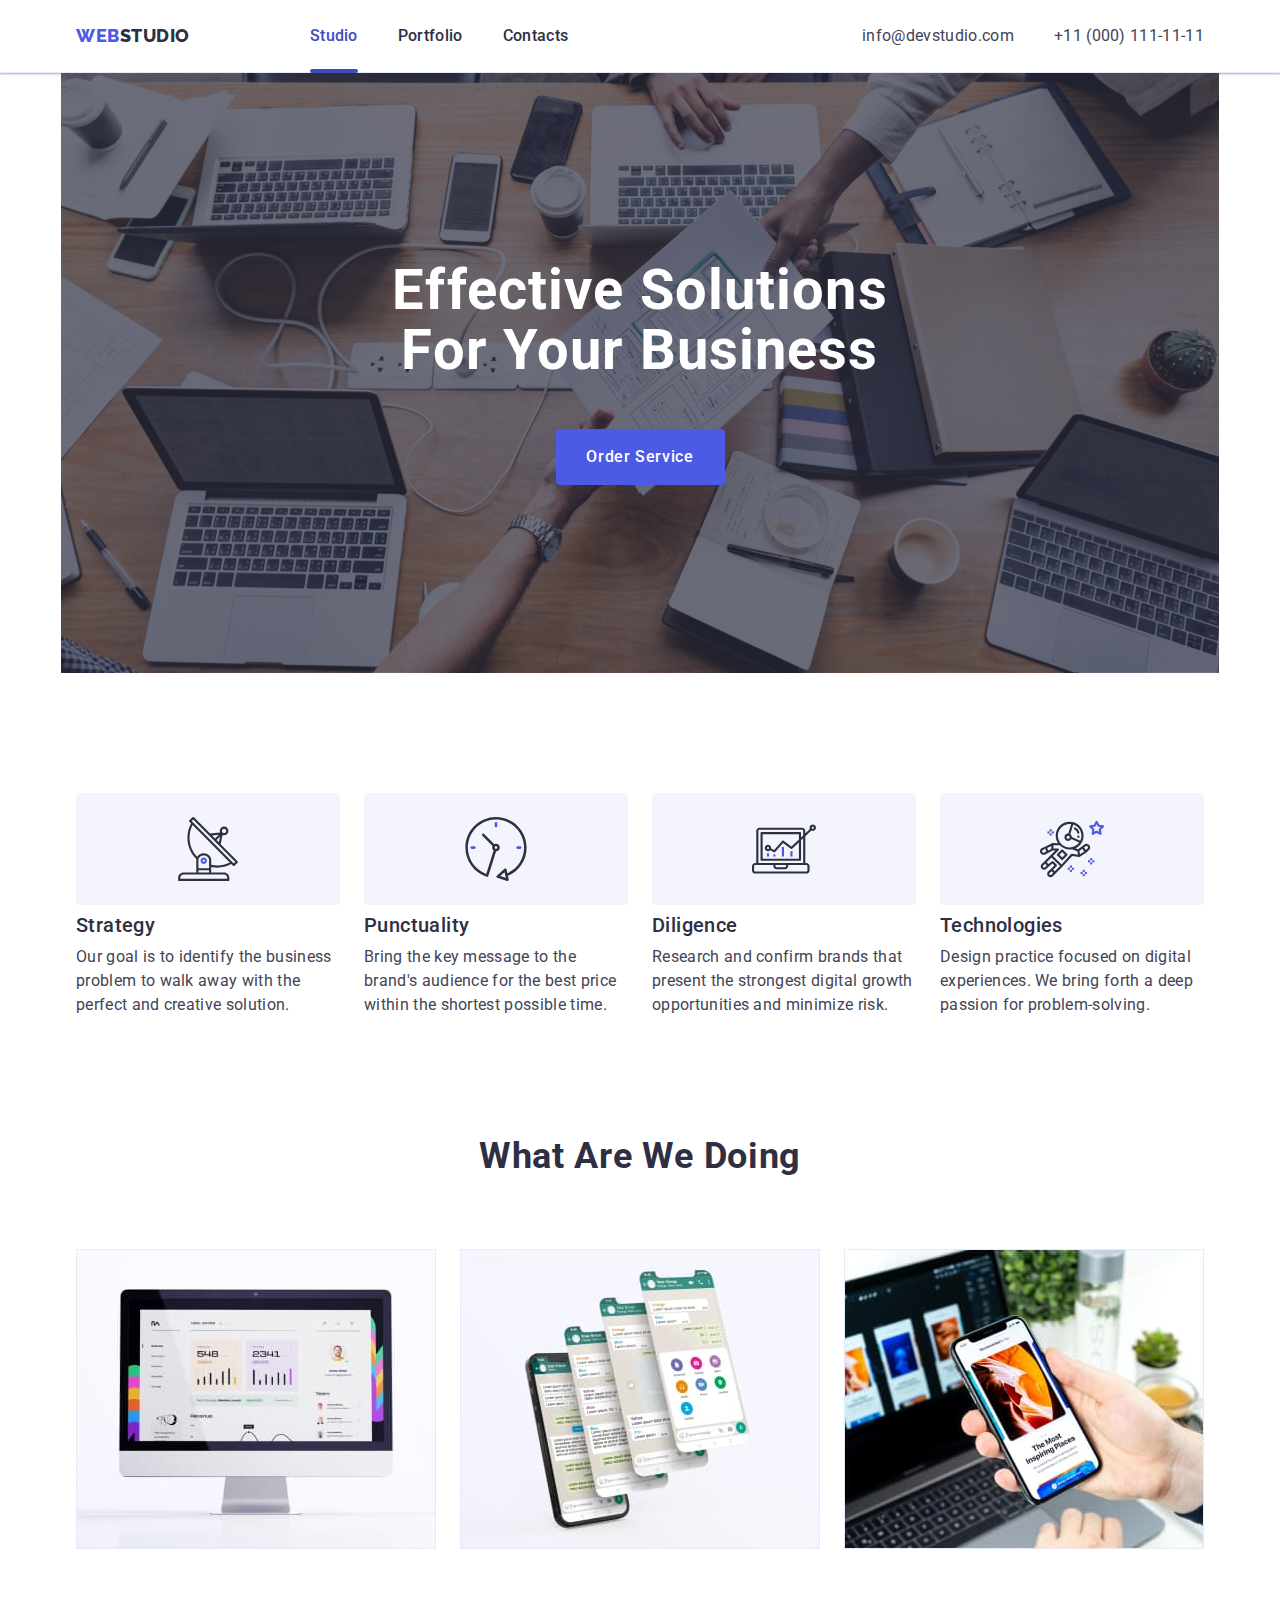
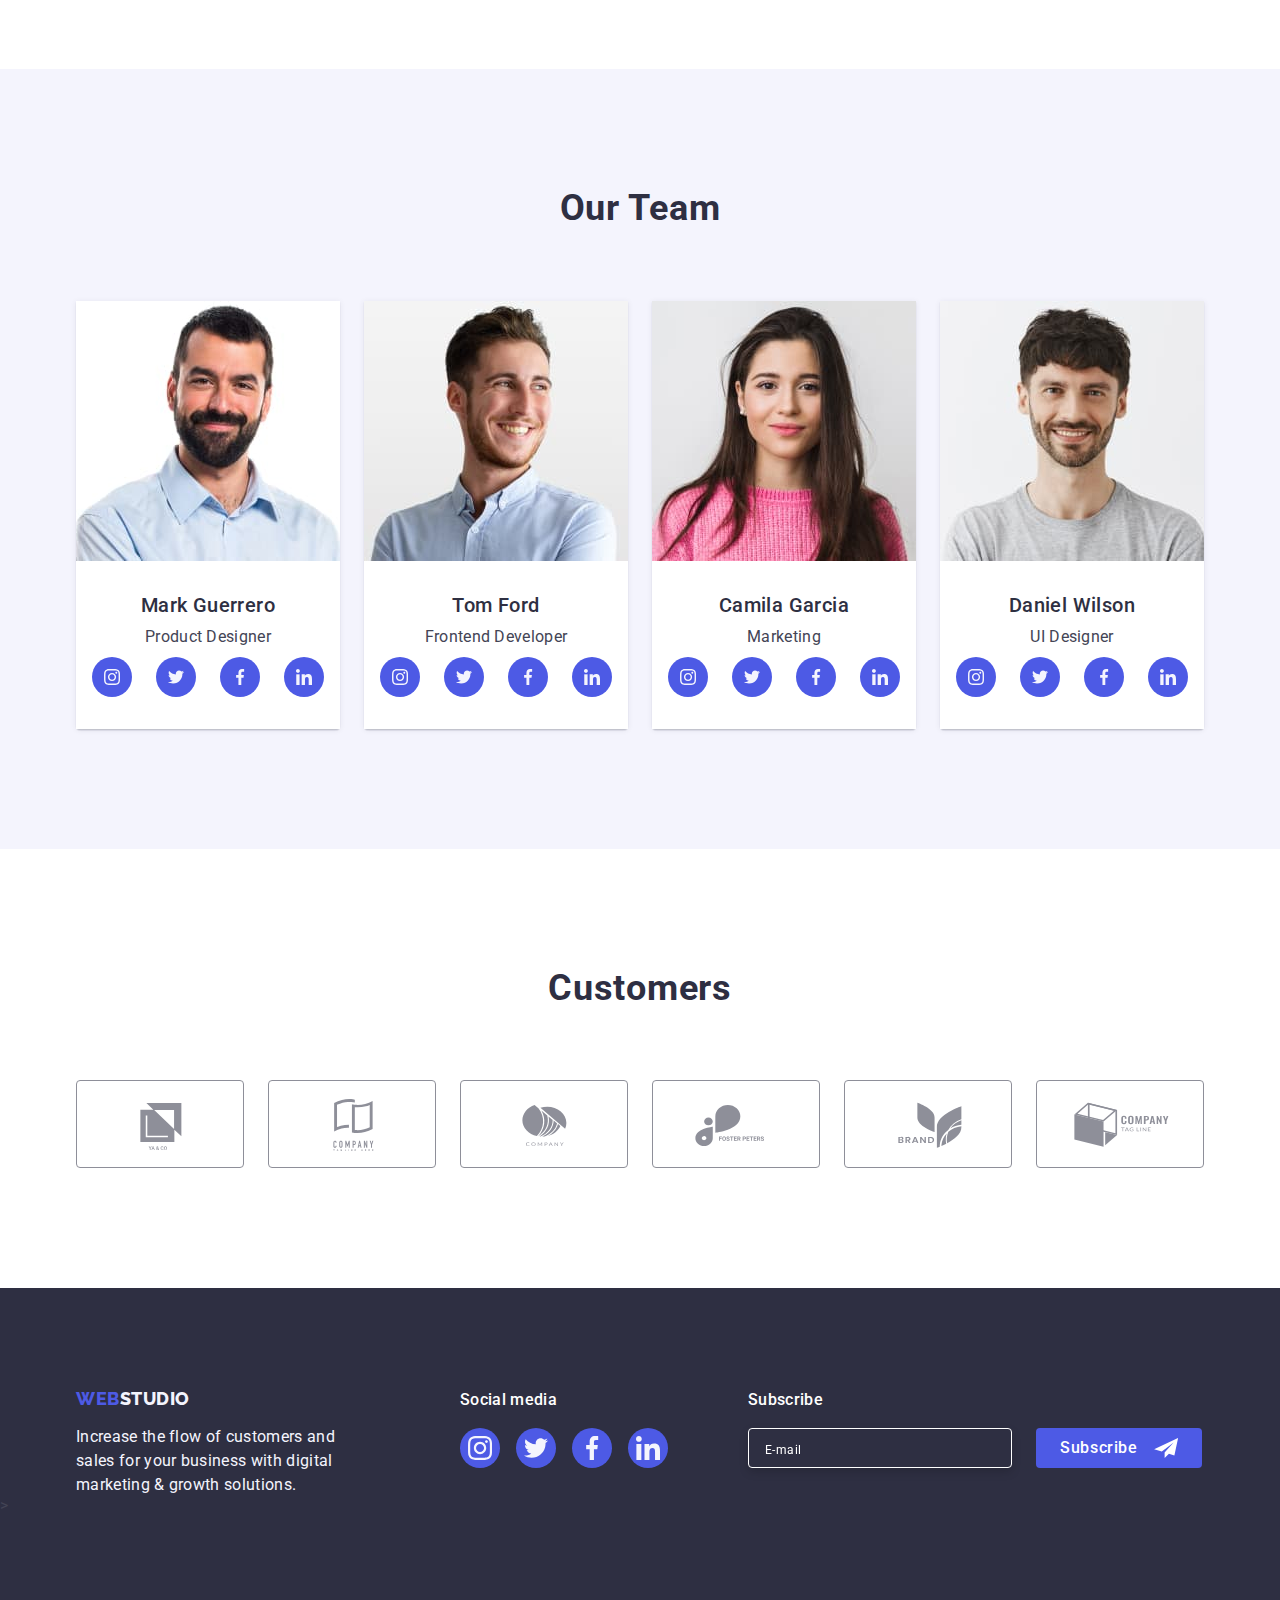
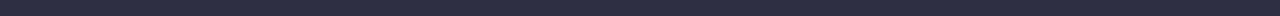
==== commit 89f0af97: "SundayCommit" ====
--- a/index.html
+++ b/index.html
@@ -20,7 +20,7 @@
   <body>
     <!-- HEADER -->
     <header class="top-line">
-      <!--  <div class="container top-line-container">
+      <div class="container top-line-container">
         <nav class="navigation">
           <a class="link logo-space logo logo-one" href="./index.html"
             >Web<span class="logo logo-two">Studio</span></a
@@ -156,20 +156,20 @@
             </div>
           </div>
         </div>
-      </div> -->
+      </div>
     </header>
     <main>
       <!--HERO-->
-      <!--   <section class="hero">
+      <section class="hero">
         <div class="container hero-container">
           <h1 class="title">Effective Solutions for Your Business</h1>
           <button class="modal-btn" type="button" data-modal-open>
             Order Service
           </button>
         </div>
-      </section> -->
+      </section>
       <!--IDEA-->
-      <!-- <section class="idea-container">
+      <section class="idea-container">
         <div class="container">
           <h2 class="hidden">Idea</h2>
           <ul class="idea-list">
@@ -226,9 +226,9 @@
             </li>
           </ul>
         </div>
-      </section> -->
+      </section>
       <!-- WHAT ARE WE DOING-->
-      <!--<section class="third-container">
+      <section class="third-container">
         <div class="container">
           <h2 class="section-title">What are we doing</h2>
           <ul class="third-list img-container">
@@ -258,7 +258,7 @@
             </li>
           </ul>
         </div>
-      </section> -->
+      </section>
       <!-- TEAM -->
       <section class="team">
         <div class="container">
@@ -517,7 +517,7 @@
       </section>
 
       <!--CUSTOMERS-->
-      <!--   <section class="customers-container">
+      <section class="customers-container">
         <div class="container">
           <h2 class="section-title customer-title">Customers</h2>
           <ul class="clients list">
@@ -565,11 +565,11 @@
             </li>
           </ul>
         </div>
-      </section> -->
+      </section>
     </main>
     <!-- FOOTER -->
     <footer class="last-section">
-      <!--  <div class="container-footer">
+      <div class="container-footer">
         <div class="logo-block">
           <a class="link logo logo-one logo-space-footer" href="./index.html"
             >Web<span class="logo logo-three">Studio</span></a
@@ -650,7 +650,7 @@
             </button>
           </form>
         </div>
-      </div> -->
+      </div>
       >
     </footer>
     <!--MODAL-->
--- a/css/styles.css
+++ b/css/styles.css
@@ -733,8 +733,8 @@
 
 .team {
   background: #f4f4fd;
-  padding-top: 120px;
-  padding-bottom: 120px;
+  padding-top: 96px;
+  padding-bottom: 96px;
 }
 
 .card {
@@ -748,17 +748,12 @@
 .employees-list {
   display: flex;
   flex-wrap: wrap;
-  gap: 24px;
 }
 
 .employee-card {
   box-shadow: 0px 1px 6px rgba(46, 47, 66, 0.08),
     0px 1px 1px rgba(46, 47, 66, 0.16), 0px 2px 1px rgba(46, 47, 66, 0.08);
   border-radius: 0px 0px 4px 4px;
-}
-
-.employee-card {
-  flex-basis: calc((100% - 72px) / 4);
 }
 
 .social-list {
@@ -784,57 +779,46 @@
   background-color: #404bbf;
 }
 
-/*================/TEAM=================*/
-/*============== CUSTOMERS=============*/
-
-.customers-container {
-  padding-top: 120px;
-  padding-bottom: 120px;
-}
-
-.customer-title {
-  line-height: 1.1;
-}
-
-.clients-list {
-  width: calc((100% - 120px) / 6);
-  height: 88px;
-}
-
-.clients-list-cards {
-  box-sizing: border-box;
-  width: 168px;
-  height: 88px;
-  border: 1px solid #8e8f99;
-  border-radius: 4px;
-  display: flex;
-  justify-content: center;
-  align-items: center;
-  width: 100%;
-  height: 100%;
-  color: #8e8f99;
-  cursor: pointer;
-  transition: border-color 250ms cubic-bezier(0.4, 0, 0.2, 1),
-    color 250ms cubic-bezier(0.4, 0, 0.2, 1);
-}
-
-.clients-list-cards:hover,
-.clients-list-cards:focus {
-  border-color: #404bbf;
-  color: #404bbf;
-}
-
-.clients-list-icon {
-  fill: currentColor;
-}
-
-.clients {
-  display: flex;
-  justify-content: center;
-  gap: 24px;
-}
-
-/*================/TEAM=================*/
+@media screen and (max-width: 768px) {
+  .employees-list {
+    margin-right: 67px;
+    margin-left: 67px;
+  }
+
+  .employee-card:not(:nth-last-child(-n + 1)) {
+    margin-bottom: 72px;
+  }
+}
+
+@media screen and (min-width: 768px) and (max-width: 1158px) {
+  .employee-card:not(:nth-child(2n)) {
+    margin-right: 24px;
+  }
+
+  .employee-card:not(:nth-last-child(-n + 2)) {
+    margin-bottom: 64px;
+  }
+  .employees-list {
+    margin-right: 93px;
+    margin-left: 93px;
+  }
+}
+
+@media screen and (min-width: 1158px) {
+  .team {
+    padding-top: 120px;
+    padding-bottom: 120px;
+  }
+
+  .employees-list {
+    gap: 24px;
+  }
+
+  .employee-card {
+    flex-basis: calc((100% - 72px) / 4);
+  }
+}
+
 /*============== CUSTOMERS=============*/
 
 @media screen and (max-width: 1158px) {
@@ -842,14 +826,12 @@
     padding-top: 96px;
     padding-bottom: 96px;
   }
-
   .clients {
     display: flex;
     flex-wrap: wrap;
     justify-content: center;
   }
 }
-
 @media screen and (max-width: 768px) {
   .clients-list-cards {
     box-sizing: border-box;
@@ -867,24 +849,20 @@
     transition: border-color 250ms cubic-bezier(0.4, 0, 0.2, 1),
       color 250ms cubic-bezier(0.4, 0, 0.2, 1);
   }
-
   .clients-list:not(:nth-child(2n)) {
     margin-right: 16px;
   }
-
   .clients-list:not(:nth-last-child(-n + 2)) {
     margin-bottom: 72px;
   }
   .clients-list {
     flex-basis: calc((100% - 16px) / 2);
   }
-
   .clients-list {
     width: calc((100% - 16px) / 2);
     height: 88px;
   }
 }
-
 @media screen and (min-width: 768px) {
   .clients-list-cards {
     box-sizing: border-box;
@@ -900,41 +878,34 @@
     transition: border-color 250ms cubic-bezier(0.4, 0, 0.2, 1),
       color 250ms cubic-bezier(0.4, 0, 0.2, 1);
   }
-
   @media screen and (min-width: 768px) and (max-width: 1158px) {
     .clients-list:not(:nth-child(3n)) {
       margin-right: 24px;
     }
-
     .clients-list:not(:nth-last-child(-n + 3)) {
       margin-bottom: 72px;
     }
   }
 }
-
 @media screen and (min-width: 1158px) {
   .customers-container {
     padding-top: 120px;
     padding-bottom: 120px;
   }
-
   .clients {
     display: flex;
     justify-content: center;
     gap: 24px;
   }
 }
-
 .customer-title {
   line-height: 1.1;
 }
-
 .clients-list-cards:hover,
 .clients-list-cards:focus {
   border-color: #404bbf;
   color: #404bbf;
 }
-
 .clients-list-icon {
   fill: currentColor;
 }
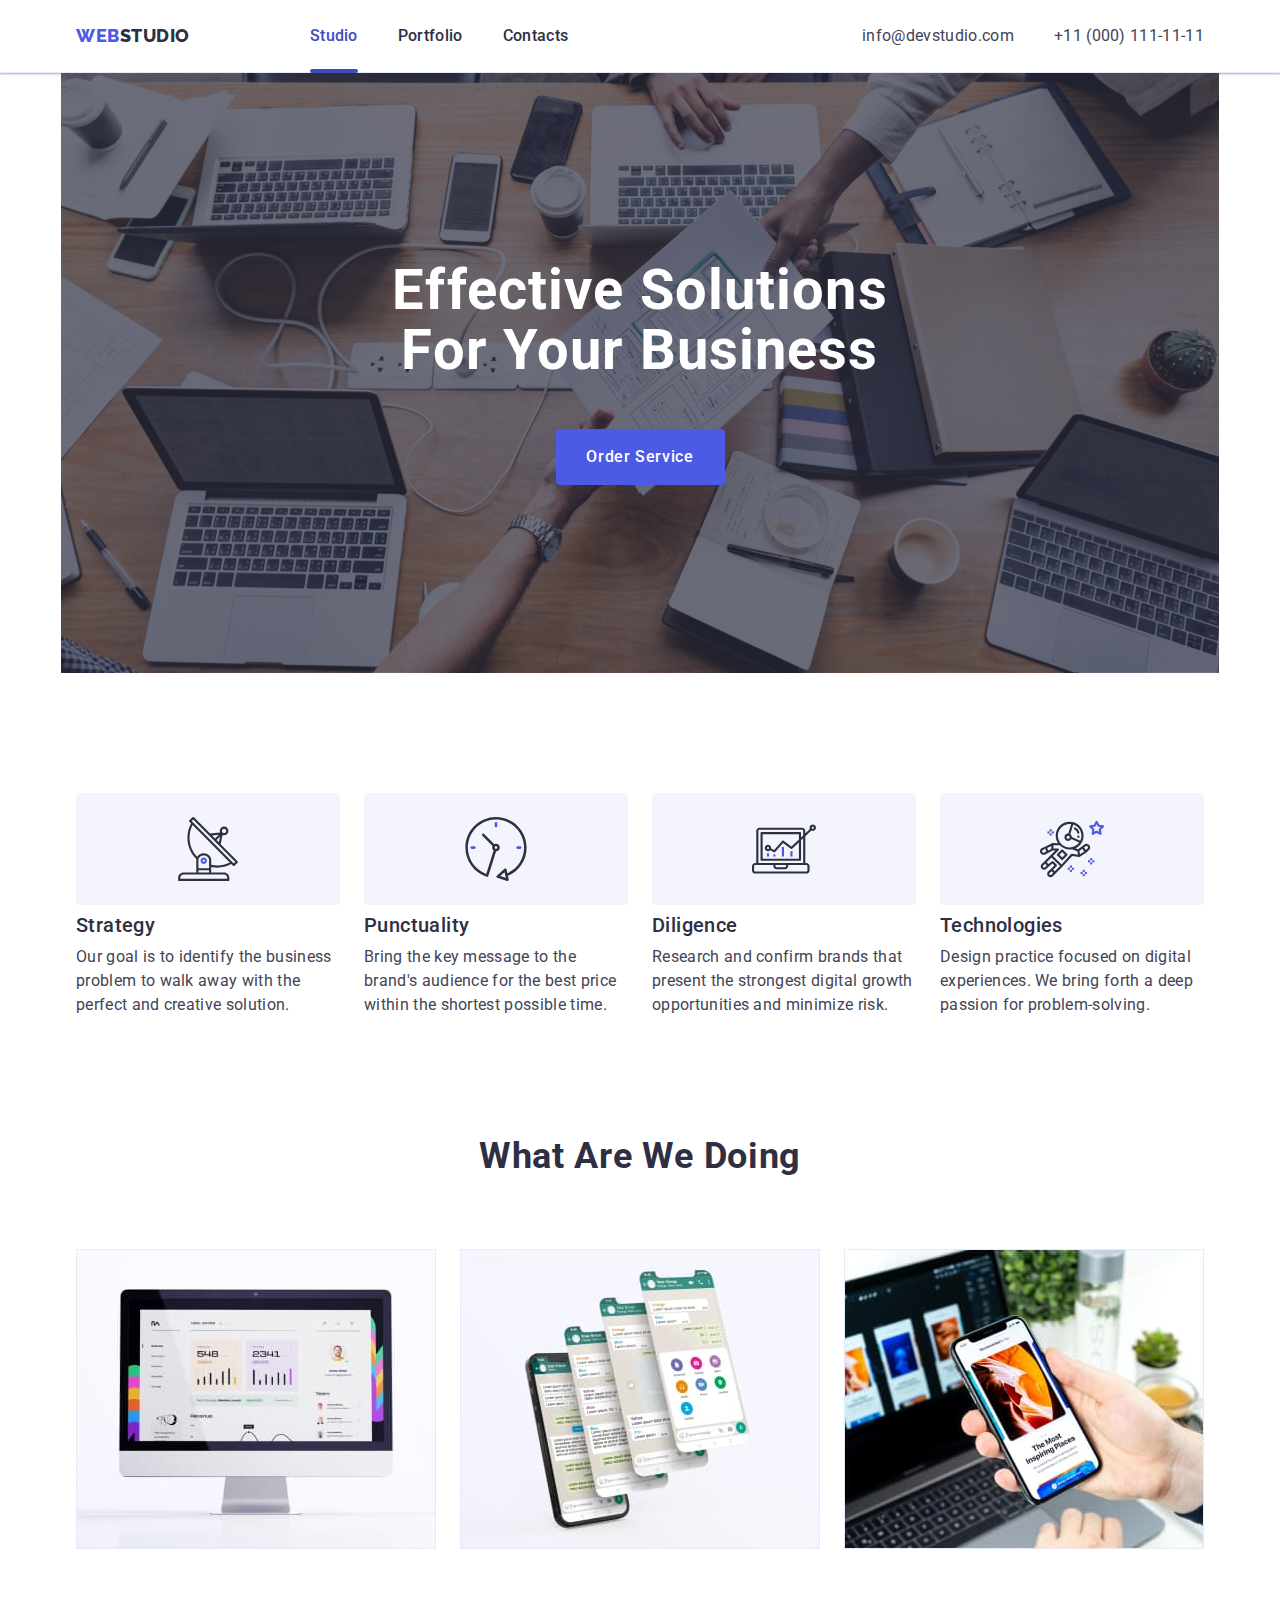
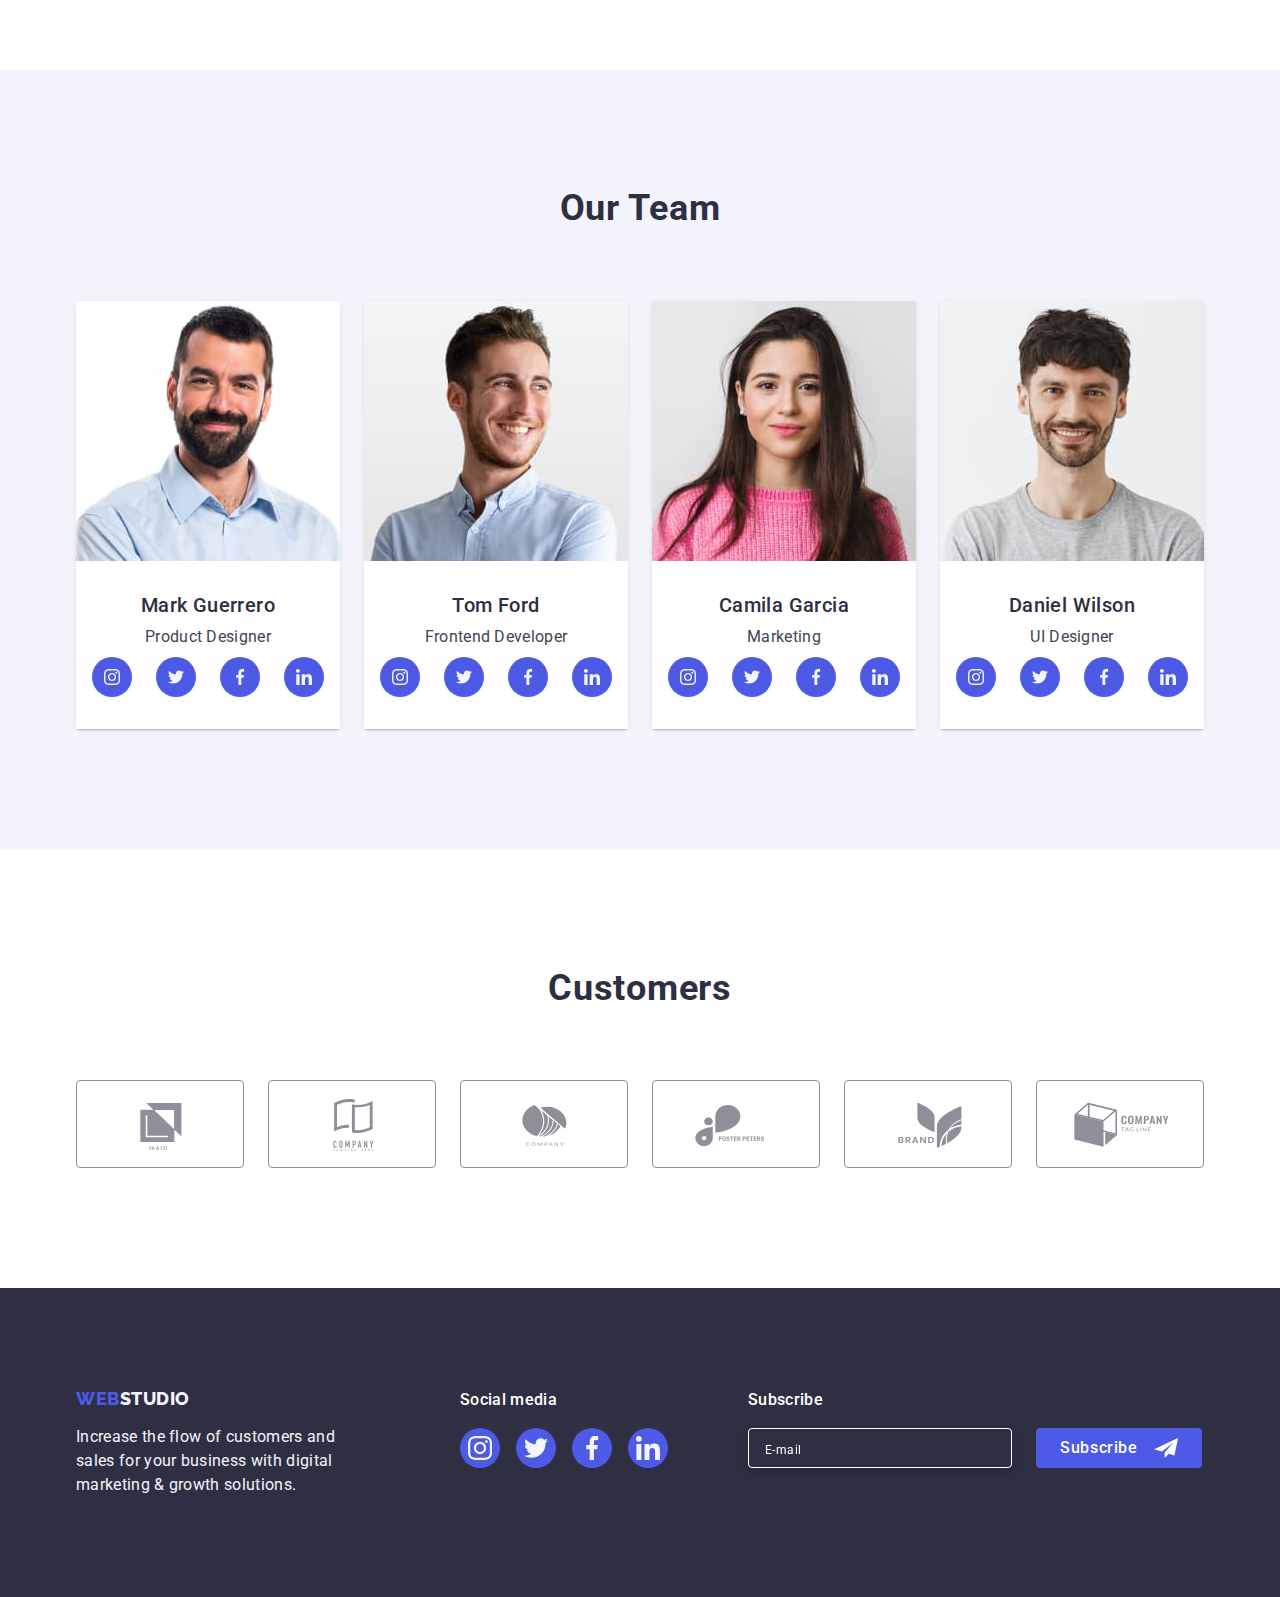
==== commit 26d5d9d5: "SundayNextCommit" ====
--- a/index.html
+++ b/index.html
@@ -266,6 +266,10 @@
           <ul class="list employees-list">
             <li class="employee-card">
               <img
+                srcset="
+                  ./images/employees/mark.jpg    1x,
+                  ./images/employees/mark@2x.jpg 2x
+                "
                 src="./images/employees/mark.jpg"
                 height="260"
                 width="264"
@@ -328,6 +332,10 @@
             </li>
             <li class="employee-card">
               <img
+                srcset="
+                  ./images/employees/tom.jpg    1x,
+                  ./images/employees/tom@2x.jpg 2x
+                "
                 src="./images/employees/tom.jpg"
                 height="260"
                 width="264"
@@ -390,6 +398,10 @@
             </li>
             <li class="employee-card">
               <img
+                srcset="
+                  ./images/employees/camila.jpg    1x,
+                  ./images/employees/camila@2x.jpg 2x
+                "
                 src="./images/employees/camila.jpg"
                 height="260"
                 width="264"
@@ -452,6 +464,10 @@
             </li>
             <li class="employee-card">
               <img
+                srcset="
+                  ./images/employees/daniel.jpg    1x,
+                  ./images/employees/daniel@2x.jpg 2x
+                "
                 src="./images/employees/daniel.jpg"
                 height="260"
                 width="264"
@@ -570,67 +586,69 @@
     <!-- FOOTER -->
     <footer class="last-section">
       <div class="container-footer">
-        <div class="logo-block">
-          <a class="link logo logo-one logo-space-footer" href="./index.html"
-            >Web<span class="logo logo-three">Studio</span></a
-          >
-          <p class="text text-color-white">
-            Increase the flow of customers and sales for your business with
-            digital marketing & growth solutions.
-          </p>
-        </div>
-        <div class="social-container">
-          <p class="social-text">Social media</p>
-          <ul class="social-list-footer list">
-            <li class="social-list-item-footer">
-              <a
-                href="https://www.instagram.com/"
-                class="social-list-link-footer"
-                target="_blank"
-                rel="noopener noreferrer"
-              >
-                <svg class="social-list-icon" width="24" height="24">
-                  <use href="./images/icons.svg#icon-instagram"></use>
-                </svg>
-              </a>
-            </li>
-            <li class="social-list-item-footer">
-              <a
-                href="https://twitter.com/"
-                class="social-list-link-footer"
-                target="_blank"
-                rel="noopener noreferrer"
-              >
-                <svg class="social-list-icon" width="24" height="24">
-                  <use href="./images/icons.svg#icon-twitter"></use>
-                </svg>
-              </a>
-            </li>
-            <li class="social-list-item-footer">
-              <a
-                href="https://www.facebook.com/"
-                class="social-list-link-footer"
-                target="_blank"
-                rel="noopener noreferrer"
-              >
-                <svg class="social-list-icon" width="24" height="24">
-                  <use href="./images/icons.svg#icon-facebook"></use>
-                </svg>
-              </a>
-            </li>
-            <li class="social-list-item-footer">
-              <a
-                href="https://www.linkedin.com/"
-                class="social-list-link-footer"
-                target="_blank"
-                rel="noopener noreferrer"
-              >
-                <svg class="social-list-icon" width="24" height="24">
-                  <use href="./images/icons.svg#icon-linkedin"></use>
-                </svg>
-              </a>
-            </li>
-          </ul>
+        <div class="tablet-footer">
+          <div class="logo-block">
+            <a class="link logo logo-one logo-space-footer" href="./index.html"
+              >Web<span class="logo logo-three">Studio</span></a
+            >
+            <p class="text text-color-white">
+              Increase the flow of customers and sales for your business with
+              digital marketing & growth solutions.
+            </p>
+          </div>
+          <div class="social-container">
+            <p class="social-text">Social media</p>
+            <ul class="social-list-footer list">
+              <li class="social-list-item-footer">
+                <a
+                  href="https://www.instagram.com/"
+                  class="social-list-link-footer"
+                  target="_blank"
+                  rel="noopener noreferrer"
+                >
+                  <svg class="social-list-icon" width="24" height="24">
+                    <use href="./images/icons.svg#icon-instagram"></use>
+                  </svg>
+                </a>
+              </li>
+              <li class="social-list-item-footer">
+                <a
+                  href="https://twitter.com/"
+                  class="social-list-link-footer"
+                  target="_blank"
+                  rel="noopener noreferrer"
+                >
+                  <svg class="social-list-icon" width="24" height="24">
+                    <use href="./images/icons.svg#icon-twitter"></use>
+                  </svg>
+                </a>
+              </li>
+              <li class="social-list-item-footer">
+                <a
+                  href="https://www.facebook.com/"
+                  class="social-list-link-footer"
+                  target="_blank"
+                  rel="noopener noreferrer"
+                >
+                  <svg class="social-list-icon" width="24" height="24">
+                    <use href="./images/icons.svg#icon-facebook"></use>
+                  </svg>
+                </a>
+              </li>
+              <li class="social-list-item-footer">
+                <a
+                  href="https://www.linkedin.com/"
+                  class="social-list-link-footer"
+                  target="_blank"
+                  rel="noopener noreferrer"
+                >
+                  <svg class="social-list-icon" width="24" height="24">
+                    <use href="./images/icons.svg#icon-linkedin"></use>
+                  </svg>
+                </a>
+              </li>
+            </ul>
+          </div>
         </div>
         <div class="form-footer">
           <p class="social-text">Subscribe</p>
@@ -651,7 +669,6 @@
           </form>
         </div>
       </div>
-      >
     </footer>
     <!--MODAL-->
     <!--<div class="backdrop is-hidden" data-modal>
--- a/css/styles.css
+++ b/css/styles.css
@@ -36,13 +36,6 @@
   font-family: "Roboto", sans-serif;
   font-weight: 500;
   cursor: pointer;
-}
-.container {
-  width: 100%;
-  margin-left: auto;
-  margin-right: auto;
-  padding-left: 15px;
-  padding-right: 15px;
 }
 
 /*====================== COMPONENTS =========*/
@@ -139,20 +132,22 @@
   padding-right: 15px;
 }
 
-@media screen and (min-width: 428px) {
+.container {
+  padding-left: 15px;
+  padding-right: 15px;
+  margin-left: auto;
+  margin-right: auto;
+}
+@media screen and (min-width: 480px) {
   .container {
     width: 428px;
-    margin-left: auto;
-    margin-right: auto;
-  }
-}
-
+  }
+}
 @media screen and (min-width: 768px) {
   .container {
     width: 768px;
   }
 }
-
 @media screen and (min-width: 1158px) {
   .container {
     width: 1158px;
@@ -779,10 +774,11 @@
   background-color: #404bbf;
 }
 
-@media screen and (max-width: 768px) {
+@media screen and (max-width: 767px) {
   .employees-list {
-    margin-right: 67px;
-    margin-left: 67px;
+    display: flex;
+    flex-direction: column;
+    align-items: center;
   }
 
   .employee-card:not(:nth-last-child(-n + 1)) {
@@ -790,7 +786,13 @@
   }
 }
 
-@media screen and (min-width: 768px) and (max-width: 1158px) {
+@media screen and (min-width: 768px) and (max-width: 1157px) {
+  .employees-list {
+    display: flex;
+    flex-direction: row;
+    align-items: center;
+  }
+
   .employee-card:not(:nth-child(2n)) {
     margin-right: 24px;
   }
@@ -832,7 +834,7 @@
     justify-content: center;
   }
 }
-@media screen and (max-width: 768px) {
+@media screen and (max-width: 767px) {
   .clients-list-cards {
     box-sizing: border-box;
     width: 190px;
@@ -915,29 +917,44 @@
 /*===================FOOTER=============*/
 
 .container-footer {
-  width: 100%;
   padding-left: 15px;
   padding-right: 15px;
   margin-left: auto;
   margin-right: auto;
 }
 
-@media screen and (max-width: 768px) {
+@media screen and (min-width: 480px) {
   .container-footer {
     width: 428px;
-    margin-left: auto;
-    margin-right: auto;
-  }
-
-  .last-section {
-    background: #2e2f42;
-    padding-top: 96px;
-    padding-bottom: 96px;
-  }
-
+    display: flex;
+    flex-direction: column;
+    align-items: center;
+  }
+}
+@media screen and (min-width: 768px) {
+  .container-footer {
+    width: 768px;
+  }
+}
+@media screen and (min-width: 1158px) {
+  .container-footer {
+    width: 1158px;
+  }
+}
+
+.last-section {
+  background: #2e2f42;
+  padding-top: 96px;
+  padding-bottom: 96px;
+}
+
+@media screen and (max-width: 767px) {
+  .container-footer {
+    display: flex;
+    flex-direction: column;
+    align-items: center;
+  }
   .logo-block {
-    margin-right: 65px;
-    margin-left: 65px;
     margin-bottom: 72px;
   }
   .logo-space-footer {
@@ -946,8 +963,6 @@
   }
 
   .social-container {
-    margin-left: 95px;
-    margin-right: 95px;
     margin-bottom: 72px;
   }
   .social-text {
@@ -959,7 +974,7 @@
     border: 1px solid #ffffff;
     filter: drop-shadow(0px 4px 4px rgba(0, 0, 0, 0.15));
     border-radius: 4px;
-    width: 398px;
+    width: 240px;
     height: 40px;
     background-color: #2e2f42;
     padding: 8px 16px;
@@ -972,13 +987,22 @@
     margin-left: auto;
     margin-right: auto;
   }
-}
-
-@media screen and (min-width: 768px) and (max-width: 1158px) {
+  .social-list-footer {
+    display: flex;
+    justify-content: center;
+    gap: 16px;
+  }
+}
+
+@media screen and (min-width: 768px) and (max-width: 1157px) {
   .container-footer {
     display: flex;
-    flex-wrap: wrap;
-    width: 768px;
+  }
+
+  .tablet-footer {
+    display: flex;
+    flex-direction: row;
+    margin-left: 108px;
   }
 
   .last-section {
@@ -994,9 +1018,21 @@
   .social-container {
     margin-right: 80px;
   }
+
+  .social-list-footer {
+    display: flex;
+    gap: 16px;
+  }
+
+  .form-footer-sub {
+    display: flex;
+    gap: 24px;
+  }
+
   .form-footer {
     margin-top: 72px;
   }
+
   .form-footer-input {
     box-sizing: border-box;
     border: 1px solid #ffffff;
@@ -1008,15 +1044,19 @@
     padding: 8px 16px;
     caret-color: #ffffff;
     color: #ffffff;
-    margin-bottom: 16px;
   }
 }
 
 @media screen and (min-width: 1158px) {
   .container-footer {
-    width: 1158px;
-    display: flex;
+    display: flex;
+    flex-direction: row;
     align-items: baseline;
+  }
+
+  .tablet-footer {
+    display: flex;
+    flex-direction: row;
   }
 
   .last-section {
@@ -1048,6 +1088,10 @@
     caret-color: #ffffff;
     color: #ffffff;
   }
+  .social-list-footer {
+    display: flex;
+    gap: 16px;
+  }
 }
 
 .social-text {
@@ -1066,11 +1110,6 @@
 
 .social-list-icon {
   fill: #f4f4fd;
-}
-
-.social-list-footer {
-  display: flex;
-  gap: 16px;
 }
 
 .social-list-link-footer {
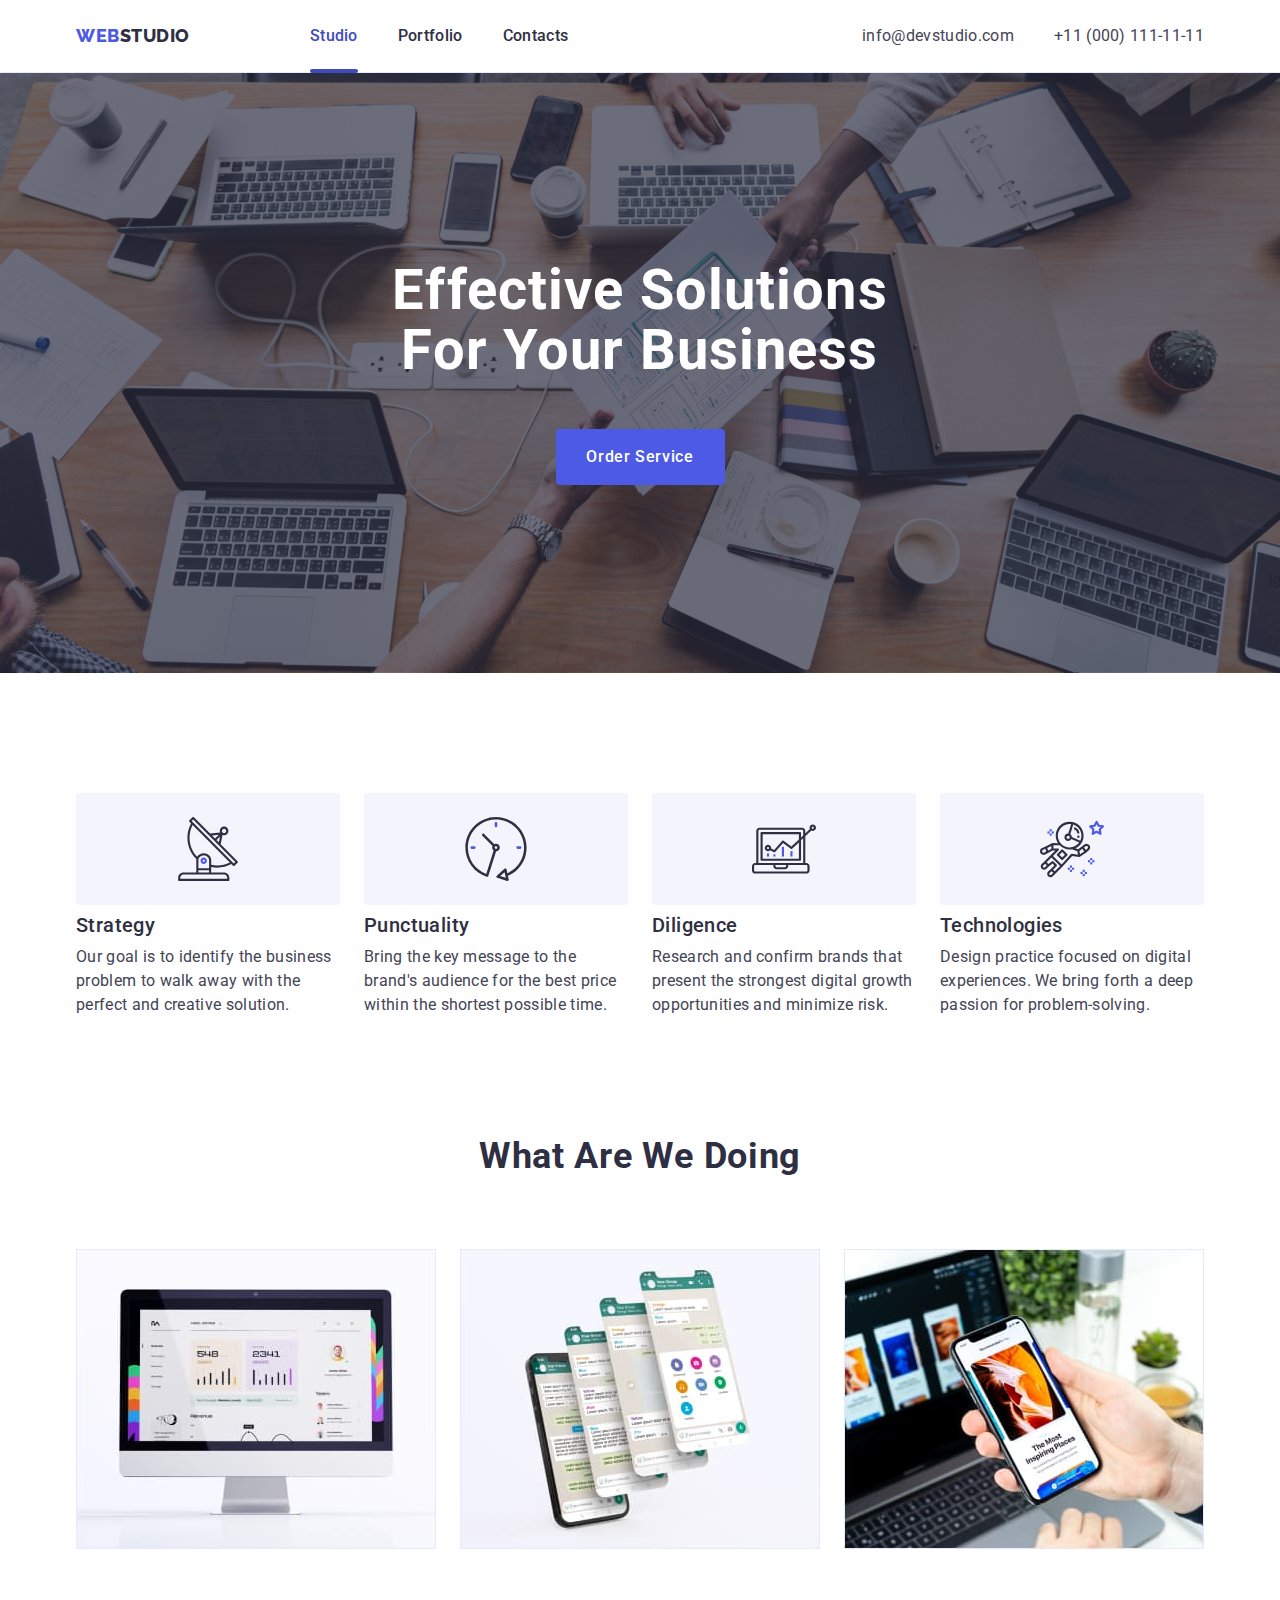
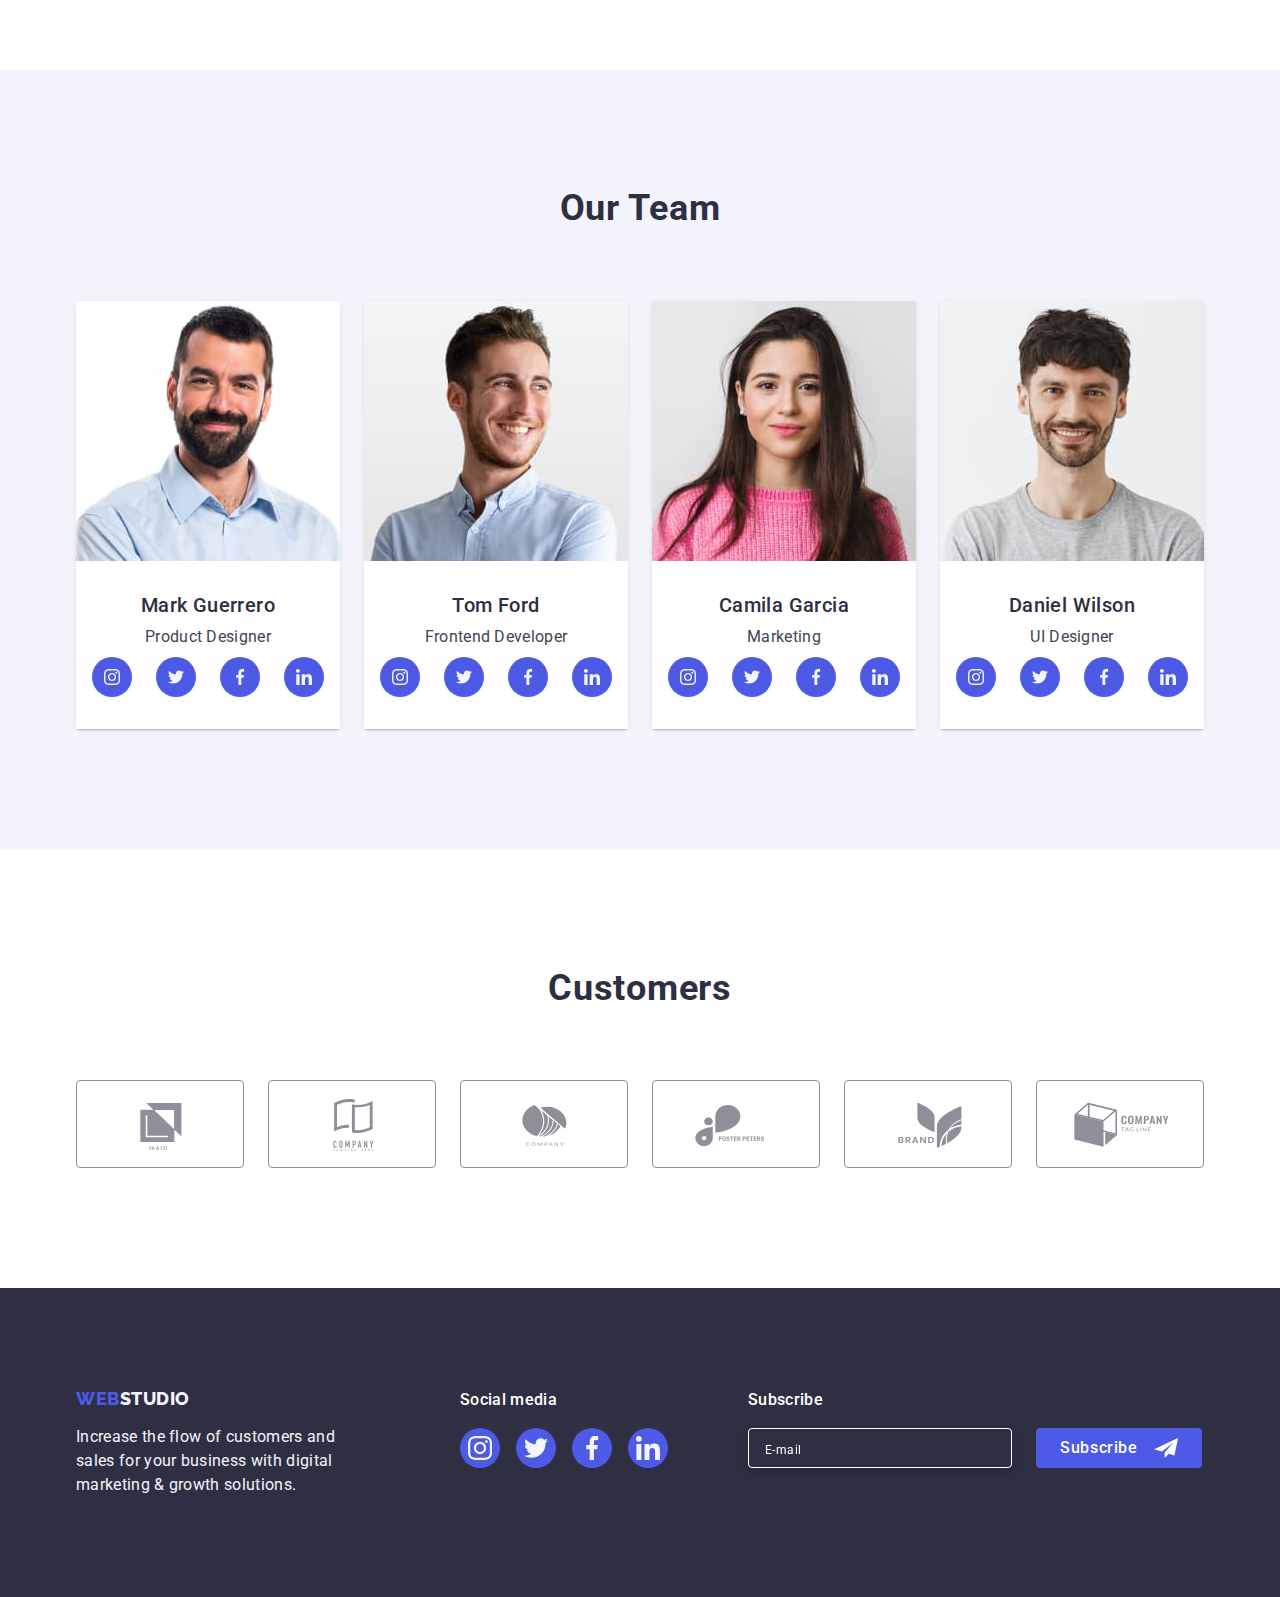
==== commit b303a261: "WednesdayCommit" ====
--- a/index.html
+++ b/index.html
@@ -71,7 +71,9 @@
           <nav class="mobile-menu-navigation">
             <ul class="list mobile-menu-list">
               <li class="mobile-menu-item">
-                <a class="mobile-menu-link link" href="./index.html">Studio</a>
+                <a class="mobile-menu-active-studio link" href="./index.html"
+                  >Studio</a
+                >
               </li>
               <li class="mobile-menu-item">
                 <a class="mobile-menu-link link" href="./portfolio.html"
@@ -234,6 +236,10 @@
           <ul class="third-list img-container">
             <li class="img-list">
               <img
+                srcset="
+                  ./images/what-are-we/monitor.jpg    1x,
+                  ./images/what-are-we/monitor@2x.jpg 2x
+                "
                 src="./images/what-are-we/monitor.jpg"
                 height="300"
                 width="360"
@@ -242,6 +248,10 @@
             </li>
             <li class="img-list">
               <img
+                srcset="
+                  ./images/what-are-we/phone-and-screens.jpg    1x,
+                  ./images/what-are-we/phone-and-screens@2x.jpg 2x
+                "
                 src="./images/what-are-we/phone-and-screens.jpg"
                 height="300"
                 width="360"
@@ -250,6 +260,10 @@
             </li>
             <li class="img-list">
               <img
+                srcset="
+                  ./images/what-are-we/phone-and-laptop.jpg    1x,
+                  ./images/what-are-we/phone-and-laptop@2x.jpg 2x
+                "
                 src="./images/what-are-we/phone-and-laptop.jpg"
                 height="300"
                 width="360"
@@ -586,69 +600,67 @@
     <!-- FOOTER -->
     <footer class="last-section">
       <div class="container-footer">
-        <div class="tablet-footer">
-          <div class="logo-block">
-            <a class="link logo logo-one logo-space-footer" href="./index.html"
-              >Web<span class="logo logo-three">Studio</span></a
-            >
-            <p class="text text-color-white">
-              Increase the flow of customers and sales for your business with
-              digital marketing & growth solutions.
-            </p>
-          </div>
-          <div class="social-container">
-            <p class="social-text">Social media</p>
-            <ul class="social-list-footer list">
-              <li class="social-list-item-footer">
-                <a
-                  href="https://www.instagram.com/"
-                  class="social-list-link-footer"
-                  target="_blank"
-                  rel="noopener noreferrer"
-                >
-                  <svg class="social-list-icon" width="24" height="24">
-                    <use href="./images/icons.svg#icon-instagram"></use>
-                  </svg>
-                </a>
-              </li>
-              <li class="social-list-item-footer">
-                <a
-                  href="https://twitter.com/"
-                  class="social-list-link-footer"
-                  target="_blank"
-                  rel="noopener noreferrer"
-                >
-                  <svg class="social-list-icon" width="24" height="24">
-                    <use href="./images/icons.svg#icon-twitter"></use>
-                  </svg>
-                </a>
-              </li>
-              <li class="social-list-item-footer">
-                <a
-                  href="https://www.facebook.com/"
-                  class="social-list-link-footer"
-                  target="_blank"
-                  rel="noopener noreferrer"
-                >
-                  <svg class="social-list-icon" width="24" height="24">
-                    <use href="./images/icons.svg#icon-facebook"></use>
-                  </svg>
-                </a>
-              </li>
-              <li class="social-list-item-footer">
-                <a
-                  href="https://www.linkedin.com/"
-                  class="social-list-link-footer"
-                  target="_blank"
-                  rel="noopener noreferrer"
-                >
-                  <svg class="social-list-icon" width="24" height="24">
-                    <use href="./images/icons.svg#icon-linkedin"></use>
-                  </svg>
-                </a>
-              </li>
-            </ul>
-          </div>
+        <div class="logo-block">
+          <a class="link logo logo-one logo-space-footer" href="./index.html"
+            >Web<span class="logo logo-three">Studio</span></a
+          >
+          <p class="text text-color-white">
+            Increase the flow of customers and sales for your business with
+            digital marketing & growth solutions.
+          </p>
+        </div>
+        <div class="social-container">
+          <p class="social-text">Social media</p>
+          <ul class="social-list-footer list">
+            <li class="social-list-item-footer">
+              <a
+                href="https://www.instagram.com/"
+                class="social-list-link-footer"
+                target="_blank"
+                rel="noopener noreferrer"
+              >
+                <svg class="social-list-icon" width="24" height="24">
+                  <use href="./images/icons.svg#icon-instagram"></use>
+                </svg>
+              </a>
+            </li>
+            <li class="social-list-item-footer">
+              <a
+                href="https://twitter.com/"
+                class="social-list-link-footer"
+                target="_blank"
+                rel="noopener noreferrer"
+              >
+                <svg class="social-list-icon" width="24" height="24">
+                  <use href="./images/icons.svg#icon-twitter"></use>
+                </svg>
+              </a>
+            </li>
+            <li class="social-list-item-footer">
+              <a
+                href="https://www.facebook.com/"
+                class="social-list-link-footer"
+                target="_blank"
+                rel="noopener noreferrer"
+              >
+                <svg class="social-list-icon" width="24" height="24">
+                  <use href="./images/icons.svg#icon-facebook"></use>
+                </svg>
+              </a>
+            </li>
+            <li class="social-list-item-footer">
+              <a
+                href="https://www.linkedin.com/"
+                class="social-list-link-footer"
+                target="_blank"
+                rel="noopener noreferrer"
+              >
+                <svg class="social-list-icon" width="24" height="24">
+                  <use href="./images/icons.svg#icon-linkedin"></use>
+                </svg>
+              </a>
+            </li>
+          </ul>
         </div>
         <div class="form-footer">
           <p class="social-text">Subscribe</p>
@@ -671,7 +683,7 @@
       </div>
     </footer>
     <!--MODAL-->
-    <!--<div class="backdrop is-hidden" data-modal>
+    <div class="backdrop is-hidden" data-modal>
       <div class="modal-window">
         <button type="button" class="modal-close-btn" data-modal-close>
           <svg class="modal-close-icon" width="8" height="8">
@@ -762,7 +774,7 @@
           <button type="submit" class="modal-form-send-btn">Send</button>
         </form>
       </div>
-    </div> -->
+    </div>
     <script src="./js/mobile-menu.js"></script>
     <script src="./js/modal.js"></script>
   </body>
--- a/css/styles.css
+++ b/css/styles.css
@@ -205,6 +205,8 @@
   display: flex;
   flex-direction: column;
   justify-content: space-between;
+  width: 100vw;
+  height: 100vh;
   position: relative;
   padding-top: 80px;
   padding-left: 40px;
@@ -250,7 +252,7 @@
   font-style: normal;
   font-weight: 700;
   font-size: 36px;
-  line-height: 40px;
+  line-height: 1.1;
   letter-spacing: 0.02em;
   text-transform: capitalize;
   color: #2e2f42;
@@ -263,6 +265,26 @@
 
 .mobile-menu-item {
   margin-bottom: 40px;
+}
+
+.mobile-menu-active-studio {
+  font-style: normal;
+  font-weight: 700;
+  font-size: 36px;
+  line-height: 1.11;
+  letter-spacing: 0.02em;
+  text-transform: capitalize;
+  color: #404bbf;
+}
+
+.mobile-menu-active-portfolio {
+  font-style: normal;
+  font-weight: 700;
+  font-size: 36px;
+  line-height: 1.11;
+  letter-spacing: 0.02em;
+  text-transform: capitalize;
+  color: #404bbf;
 }
 
 .contact-social-container {
@@ -314,7 +336,7 @@
 .mobile-menu-social-list {
   display: flex;
   flex-wrap: wrap;
-  gap: 56px;
+  justify-content: space-around;
 }
 
 /*============= /Mobile Menu ===================*/
@@ -370,25 +392,27 @@
   }
 
   .address-list {
-    display: block;
+    display: flex;
+    flex-direction: column;
     list-style: none;
   }
 
   .contact-item {
     font-style: normal;
     font-weight: 400;
-    font-size: 16px;
-    line-height: 1.5;
-    letter-spacing: 0.02em;
+    font-size: 12px;
+    line-height: 1.17;
+    letter-spacing: 0.04em;
     color: #434455;
     transition: color 250ms cubic-bezier(0.4, 0, 0.2, 1);
   }
+
   .contact-item:hover,
   .contact-item:focus {
     color: var(--accent-color);
   }
   .contact-space {
-    gap: 0px;
+    gap: 12px;
   }
 
   .logo-space {
@@ -454,7 +478,14 @@
 @media screen and (min-width: 1158px) {
   .address-list {
     display: flex;
+    flex-direction: row;
     list-style: none;
+  }
+
+  .contact-item {
+    font-size: 16px;
+    line-height: 1.5;
+    letter-spacing: 0.02em;
   }
 
   .contact-space {
@@ -503,6 +534,11 @@
   background-color: var(--accent-color);
 }
 
+.hero-container {
+  display: block;
+  align-items: center;
+}
+
 .hero {
   background-color: #2e2f42;
   padding-top: 112px;
@@ -520,14 +556,9 @@
   max-width: 428px;
 }
 
-.hero-container {
-  display: block;
-  align-items: center;
-}
-
-@media screen and (min-device-pixel-ratio: 2) and (min-width: 428px),
-  screen and (min-resolution: 192dpi) and (min-width: 428px),
-  screen and (min-resolution: 2dppx) and (min-width: 428px) {
+@media screen and (min-device-pixel-ratio: 2) and (max-width: 428px),
+  screen and (min-resolution: 192dpi) and (max-width: 428px),
+  screen and (min-resolution: 2dppx) and (max-width: 428px) {
   .hero {
     background-image: linear-gradient(
         rgba(46, 47, 66, 0.7),
@@ -537,15 +568,37 @@
   }
 }
 
-@media screen and (min-width: 768px) {
+@media screen and (min-width: 429px) {
   .hero {
-    width: 768px;
+    max-width: 768px;
     background-image: linear-gradient(
         rgba(46, 47, 66, 0.7),
         rgba(46, 47, 66, 0.7)
       ),
       url(../images/hero/background-hero-tablet.jpg);
-    max-width: 768px;
+  }
+}
+
+@media screen and (min-device-pixel-ratio: 2) and (min-width: 429px),
+  screen and (min-resolution: 192dpi) and (min-width: 429px),
+  screen and (min-resolution: 2dppx) and (min-width: 429px) {
+  .hero {
+    background-image: linear-gradient(
+        rgba(46, 47, 66, 0.7),
+        rgba(46, 47, 66, 0.7)
+      ),
+      url(../images/hero/background-hero-tablet@2x.jpg);
+  }
+}
+
+@media screen and (min-width: 768px) {
+  .hero {
+    max-width: 1157px;
+    background-image: linear-gradient(
+        rgba(46, 47, 66, 0.7),
+        rgba(46, 47, 66, 0.7)
+      ),
+      url(../images/hero/background-hero-tablet.jpg);
   }
   .title {
     font-weight: 700;
@@ -556,9 +609,9 @@
   }
 }
 
-@media screen and (min-device-pixel-ratio: 2) and (min-width: 768px),
-  screen and (min-resolution: 192dpi) and (min-width: 768px),
-  screen and (min-resolution: 2dppx) and (min-width: 768px) {
+@media screen and (min-device-pixel-ratio: 2) and (min-width: 429px) and (max-width: 768px),
+  screen and (min-resolution: 192dpi) and (min-width: 429px) and (max-width: 768px),
+  screen and (min-resolution: 2dppx) and (min-width: 429px) and (max-width: 768px) {
   .hero {
     background-image: linear-gradient(
         rgba(46, 47, 66, 0.7),
@@ -570,7 +623,7 @@
 
 @media screen and (min-width: 1158px) {
   .hero {
-    width: 1158px;
+    max-width: 1440px;
     padding-top: 188px;
     padding-bottom: 188px;
     background-image: linear-gradient(
@@ -578,7 +631,6 @@
         rgba(46, 47, 66, 0.7)
       ),
       url(../images/hero/background-hero-desktop.jpg);
-    max-width: 1440px;
   }
   .title {
     margin-bottom: 48px;
@@ -780,6 +832,14 @@
     flex-direction: column;
     align-items: center;
   }
+  .name-title {
+    font-weight: 500;
+    font-size: 20px;
+    line-height: 1.2;
+    letter-spacing: 0.02em;
+    color: var(--main-color);
+    margin-bottom: 8px;
+  }
 
   .employee-card:not(:nth-last-child(-n + 1)) {
     margin-bottom: 72px;
@@ -803,6 +863,14 @@
   .employees-list {
     margin-right: 93px;
     margin-left: 93px;
+  }
+  .name-title {
+    font-weight: 500;
+    font-size: 20px;
+    line-height: 1.2;
+    letter-spacing: 0.02em;
+    color: var(--main-color);
+    margin-bottom: 8px;
   }
 }
 
@@ -823,7 +891,7 @@
 
 /*============== CUSTOMERS=============*/
 
-@media screen and (max-width: 1158px) {
+@media screen and (max-width: 1157px) {
   .customers-container {
     padding-top: 96px;
     padding-bottom: 96px;
@@ -923,19 +991,6 @@
   margin-right: auto;
 }
 
-@media screen and (min-width: 480px) {
-  .container-footer {
-    width: 428px;
-    display: flex;
-    flex-direction: column;
-    align-items: center;
-  }
-}
-@media screen and (min-width: 768px) {
-  .container-footer {
-    width: 768px;
-  }
-}
 @media screen and (min-width: 1158px) {
   .container-footer {
     width: 1158px;
@@ -953,32 +1008,33 @@
     display: flex;
     flex-direction: column;
     align-items: center;
-  }
-  .logo-block {
-    margin-bottom: 72px;
-  }
+    justify-content: center;
+    gap: 72px;
+    max-width: 428px;
+  }
+
   .logo-space-footer {
     padding-left: 75px;
     margin-bottom: 16px;
   }
 
-  .social-container {
-    margin-bottom: 72px;
-  }
   .social-text {
     text-align: center;
   }
 
+  .form-footer {
+    width: 100%;
+  }
+
   .form-footer-input {
-    box-sizing: border-box;
     border: 1px solid #ffffff;
     filter: drop-shadow(0px 4px 4px rgba(0, 0, 0, 0.15));
     border-radius: 4px;
-    width: 240px;
+    width: 100%;
+    max-width: 398px;
     height: 40px;
     background-color: #2e2f42;
     padding: 8px 16px;
-    caret-color: #ffffff;
     color: #ffffff;
     margin-bottom: 16px;
   }
@@ -997,12 +1053,9 @@
 @media screen and (min-width: 768px) and (max-width: 1157px) {
   .container-footer {
     display: flex;
-  }
-
-  .tablet-footer {
-    display: flex;
     flex-direction: row;
-    margin-left: 108px;
+    flex-wrap: wrap;
+    max-width: 552px;
   }
 
   .last-section {
@@ -1013,10 +1066,6 @@
 
   .logo-block {
     margin-right: 24px;
-  }
-
-  .social-container {
-    margin-right: 80px;
   }
 
   .social-list-footer {
@@ -1171,93 +1220,172 @@
 .telegram-icon {
   fill: #ffffff;
 }
-*/
+
 /*===================/FOOTER=================*/
 /*=================PORTFOLIO============*/
 
-.buttons-imgs {
-  padding-top: 96px;
-  padding-bottom: 120px;
-}
-
-.modal-btns {
-  background: #f4f4fd;
-  border: 1px solid #e7e9fc;
-  border-radius: 4px;
-  padding-left: 24px;
-  padding-right: 24px;
-  padding-top: 12px;
-  padding-bottom: 12px;
-  display: flex;
-  justify-content: center;
-  white-space: nowrap;
-  font-weight: 500;
-  font-size: 16px;
-  line-height: 1.5;
-  letter-spacing: 0.04em;
-  color: #4d5ae5;
-  transition: background-color 250ms cubic-bezier(0.4, 0, 0.2, 1),
-    box-shadow 250ms cubic-bezier(0.4, 0, 0.2, 1),
-    border 250ms cubic-bezier(0.4, 0, 0.2, 1) color 250ms
-      cubic-bezier(0.4, 0, 0.2, 1);
-}
-
-.modal-btns:hover,
-.modal-btns:focus {
-  background-color: #404bbf;
-  box-shadow: 0px 3px 1px rgba(0, 0, 0, 0.1), 0px 2px 1px rgba(0, 0, 0, 0.08),
-    0px 2px 2px rgba(0, 0, 0, 0.12);
-  color: #ffffff;
-  border: 1px solid #404bbf;
-}
-
-.btn-list {
-  display: flex;
-  margin-bottom: 72px;
-  justify-content: center;
-  gap: 24px;
-}
-
-.card-list {
-  list-style: none;
-  display: flex;
-}
-
-.offer-list {
-  flex-wrap: wrap;
-}
-
-.project-card {
-  flex-basis: calc((100% - 48px) / 3);
-}
-
-.project-card:not(:nth-child(3n)) {
-  margin-right: 24px;
-}
-
-.project-card:not(:nth-last-child(-n + 3)) {
-  margin-bottom: 48px;
-}
-
-.offer-card {
-  background: #ffffff;
-  border: 1px solid #e7e9fc;
-  border-top: none;
-  padding-bottom: 32px;
-  padding-top: 32px;
-  padding-right: 16px;
-  padding-left: 16px;
-}
-
-.project-card-link {
-  display: block;
-  transition: box-shadow 250ms cubic-bezier(0.4, 0, 0.2, 1);
-}
-
-.project-card-link:focus,
-.project-card-link:hover {
-  box-shadow: 0px 1px 6px rgba(46, 47, 66, 0.08),
-    0px 1px 1px rgba(46, 47, 66, 0.16), 0px 2px 1px rgba(46, 47, 66, 0.08);
+@media screen and (max-width: 767px) {
+  .buttons-imgs {
+    padding-top: 48px;
+    padding-bottom: 48px;
+  }
+
+  .modal-btns {
+    background: #f4f4fd;
+    border: 1px solid #e7e9fc;
+    border-radius: 4px;
+    padding-left: 24px;
+    padding-right: 24px;
+    padding-top: 12px;
+    padding-bottom: 12px;
+    display: flex;
+    justify-content: center;
+    white-space: nowrap;
+    font-weight: 500;
+    font-size: 16px;
+    line-height: 1.5;
+    letter-spacing: 0.04em;
+    color: #4d5ae5;
+    transition: background-color 250ms cubic-bezier(0.4, 0, 0.2, 1),
+      box-shadow 250ms cubic-bezier(0.4, 0, 0.2, 1),
+      border 250ms cubic-bezier(0.4, 0, 0.2, 1) color 250ms
+        cubic-bezier(0.4, 0, 0.2, 1);
+  }
+
+  .modal-btns:hover,
+  .modal-btns:focus {
+    background-color: #404bbf;
+    box-shadow: 0px 3px 1px rgba(0, 0, 0, 0.1), 0px 2px 1px rgba(0, 0, 0, 0.08),
+      0px 2px 2px rgba(0, 0, 0, 0.12);
+    color: #ffffff;
+    border: 1px solid #404bbf;
+  }
+
+  .btn-list {
+    display: flex;
+    flex-wrap: wrap;
+    margin-bottom: 48px;
+    gap: 24px;
+  }
+
+  .project-card:not(:last-child) {
+    margin-bottom: 48px;
+  }
+
+  .offer-card {
+    background: #ffffff;
+    border: 1px solid #e7e9fc;
+    border-top: none;
+    padding-bottom: 32px;
+    padding-top: 32px;
+    padding-right: 16px;
+    padding-left: 16px;
+  }
+
+  .project-card-link {
+    display: block;
+    transition: box-shadow 250ms cubic-bezier(0.4, 0, 0.2, 1);
+  }
+
+  .project-card-link:focus,
+  .project-card-link:hover {
+    box-shadow: 0px 1px 6px rgba(46, 47, 66, 0.08),
+      0px 1px 1px rgba(46, 47, 66, 0.16), 0px 2px 1px rgba(46, 47, 66, 0.08);
+  }
+}
+
+@media screen and (max-width: 767px) and (min-width: 1157px) {
+  .project-card {
+    flex-basis: calc((100% - 24px) / 1);
+  }
+}
+
+@media screen and (min-width: 768px) {
+  .buttons-imgs {
+    padding-top: 96px;
+    padding-bottom: 120px;
+  }
+
+  .modal-btns {
+    background: #f4f4fd;
+    border: 1px solid #e7e9fc;
+    border-radius: 4px;
+    padding-left: 24px;
+    padding-right: 24px;
+    padding-top: 12px;
+    padding-bottom: 12px;
+    display: flex;
+    justify-content: center;
+    white-space: nowrap;
+    font-weight: 500;
+    font-size: 16px;
+    line-height: 1.5;
+    letter-spacing: 0.04em;
+    color: #4d5ae5;
+    transition: background-color 250ms cubic-bezier(0.4, 0, 0.2, 1),
+      box-shadow 250ms cubic-bezier(0.4, 0, 0.2, 1),
+      border 250ms cubic-bezier(0.4, 0, 0.2, 1) color 250ms
+        cubic-bezier(0.4, 0, 0.2, 1);
+  }
+
+  .modal-btns:hover,
+  .modal-btns:focus {
+    background-color: #404bbf;
+    box-shadow: 0px 3px 1px rgba(0, 0, 0, 0.1), 0px 2px 1px rgba(0, 0, 0, 0.08),
+      0px 2px 2px rgba(0, 0, 0, 0.12);
+    color: #ffffff;
+    border: 1px solid #404bbf;
+  }
+
+  .btn-list {
+    display: flex;
+
+    margin-bottom: 72px;
+    justify-content: center;
+    gap: 24px;
+  }
+
+  .card-list {
+    list-style: none;
+    display: flex;
+  }
+
+  .offer-list {
+    flex-wrap: wrap;
+  }
+
+  .project-card {
+    flex-basis: calc((100% - 48px) / 3);
+  }
+
+  .project-card:not(:nth-child(3n)) {
+    margin-right: 24px;
+  }
+
+  .project-card:not(:nth-last-child(-n + 3)) {
+    margin-bottom: 48px;
+  }
+
+  .offer-card {
+    background: #ffffff;
+    border: 1px solid #e7e9fc;
+    border-top: none;
+    padding-bottom: 32px;
+    padding-top: 32px;
+    padding-right: 16px;
+    padding-left: 16px;
+  }
+
+  .project-card-link {
+    display: block;
+    transition: box-shadow 250ms cubic-bezier(0.4, 0, 0.2, 1);
+  }
+
+  .project-card-link:focus,
+  .project-card-link:hover {
+    box-shadow: 0px 1px 6px rgba(46, 47, 66, 0.08),
+      0px 1px 1px rgba(46, 47, 66, 0.16), 0px 2px 1px rgba(46, 47, 66, 0.08);
+  }
 }
 
 /*============= PORTFOLIO OVERLAY=========*/
@@ -1320,15 +1448,30 @@
   transform: translate(-50%, -50%);
   padding-top: 72px;
   padding-bottom: 24px;
-  padding-left: 24px;
-  padding-right: 24px;
-
-  width: 408px;
-  height: 584px;
+  padding-left: 16px;
+  padding-right: 16px;
+  width: 92%;
+  height: auto;
   background: #fcfcfc;
   box-shadow: 0px 1px 1px rgba(0, 0, 0, 0.14), 0px 1px 3px rgba(0, 0, 0, 0.12),
     0px 2px 1px rgba(0, 0, 0, 0.2);
   border-radius: 4px;
+}
+
+@media screen and (min-width: 428px) {
+  .modal-window {
+    max-width: 392px;
+    height: 586px;
+  }
+}
+
+@media screen and (min-width: 768px) {
+  .modal-window {
+    width: 408px;
+    height: 586px;
+    padding-left: 24px;
+    padding-right: 24px;
+  }
 }
 
 .modal-close-btn {
